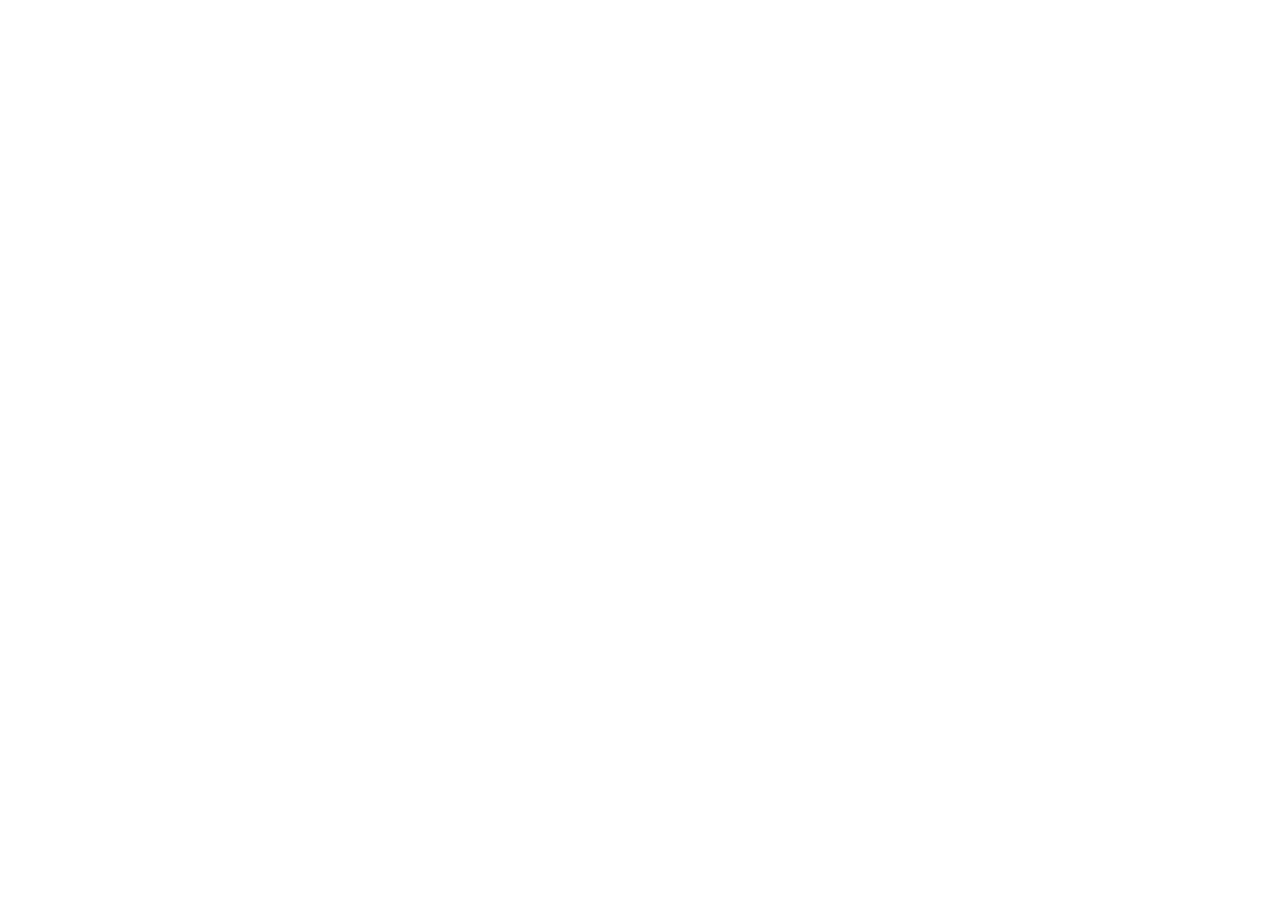
==== workcheck_platform/static/index.html @ 1879451c "feat: initial release of WorkCheck Kachchh (PS000109) complete platform with ABHA locker, dual deplo" ====
<!doctype html>
<html lang="en">
<head>
  <meta charset="utf-8">
  <meta name="viewport" content="width=device-width, initial-scale=1, viewport-fit=cover">
  <title>WorkCheck Kachchh</title>
  <meta name="description" content="Worker health follow-up for Kachchh, Gujarat.">
  <meta name="theme-color" content="#E7E9F3">
  <link rel="preload" href="/static/assets/fonts/jakarta.woff2" as="font" type="font/woff2" crossorigin>
  <link rel="stylesheet" href="/static/styles.css">
</head>
<body>
  <div id="app"></div>
  <div id="tip" class="tip" hidden></div>
  <div id="toast" class="toast" role="status" aria-live="polite" hidden></div>
  <div id="modal-root"></div>
  <script src="/static/icons.js"></script>
  <script src="/static/qrcode.js"></script>
  <script src="/static/js/core.js"></script>
  <script src="/static/js/charts.js"></script>
  <script src="/static/js/login.js"></script>
  <script src="/static/js/today.js"></script>
  <script src="/static/js/workers.js"></script>
  <script src="/static/js/me.js"></script>
  <script src="/static/js/site.js"></script>
  <script src="/static/js/heat.js"></script>
  <script src="/static/js/evidence.js"></script>
  <script src="/static/js/wokwi.js"></script>
  <script src="/static/js/facilities.js"></script>
  <script>boot();</script>
</body>
</html>
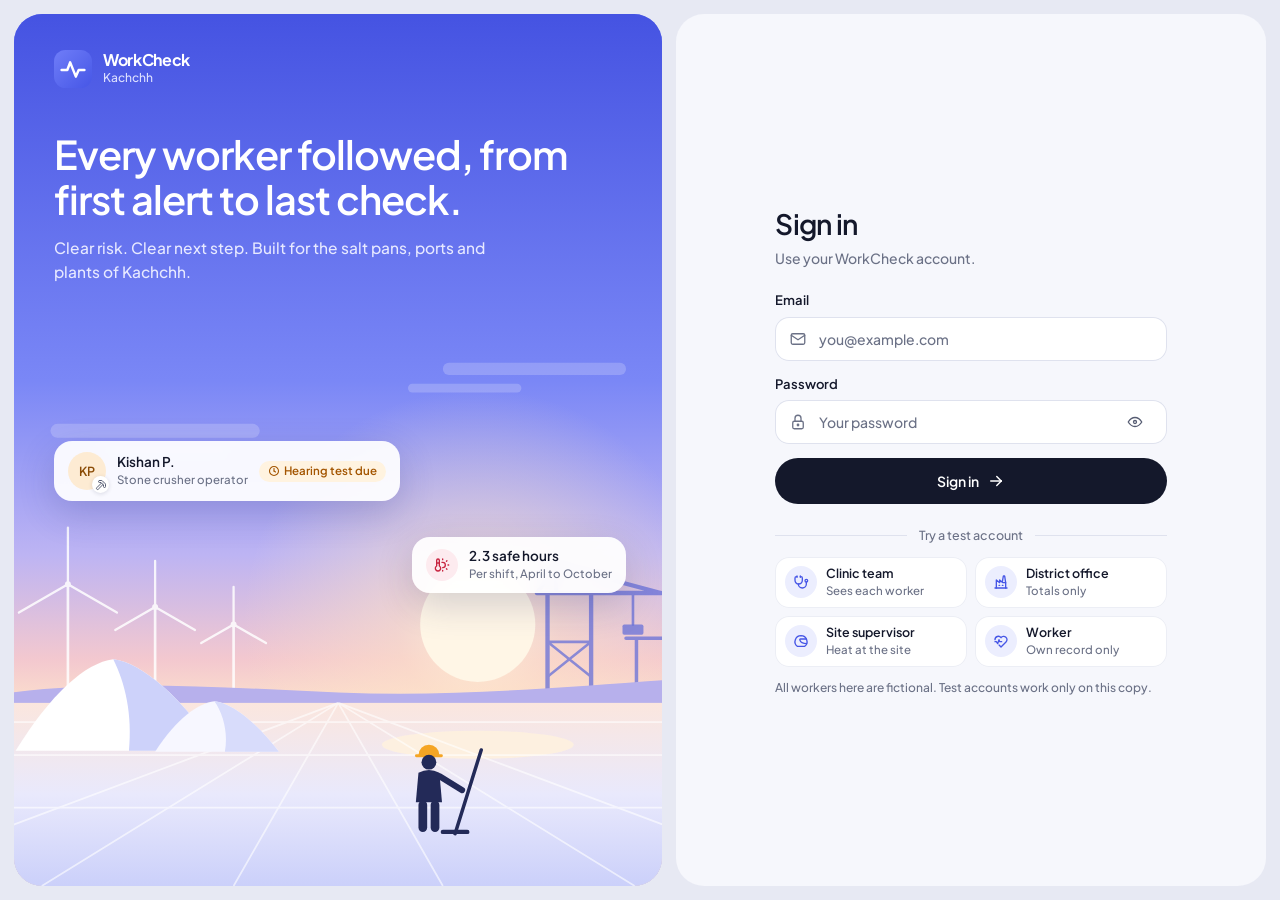
==== commit 869ed06c: "feat: deploy modern WorkCheck Kachchh platform website with client-side interactive fallback" ====
--- a/workcheck_platform/static/index.html
+++ b/workcheck_platform/static/index.html
@@ -3,30 +3,31 @@
 <head>
   <meta charset="utf-8">
   <meta name="viewport" content="width=device-width, initial-scale=1, viewport-fit=cover">
-  <title>WorkCheck Kachchh</title>
+  <title>WorkCheck Kachchh — Occupational Health Monitoring</title>
   <meta name="description" content="Worker health follow-up for Kachchh, Gujarat.">
   <meta name="theme-color" content="#E7E9F3">
-  <link rel="preload" href="/static/assets/fonts/jakarta.woff2" as="font" type="font/woff2" crossorigin>
-  <link rel="stylesheet" href="/static/styles.css">
+  <link rel="preload" href="./assets/fonts/jakarta.woff2" as="font" type="font/woff2" crossorigin>
+  <link rel="stylesheet" href="./styles.css">
 </head>
 <body>
   <div id="app"></div>
   <div id="tip" class="tip" hidden></div>
   <div id="toast" class="toast" role="status" aria-live="polite" hidden></div>
   <div id="modal-root"></div>
-  <script src="/static/icons.js"></script>
-  <script src="/static/qrcode.js"></script>
-  <script src="/static/js/core.js"></script>
-  <script src="/static/js/charts.js"></script>
-  <script src="/static/js/login.js"></script>
-  <script src="/static/js/today.js"></script>
-  <script src="/static/js/workers.js"></script>
-  <script src="/static/js/me.js"></script>
-  <script src="/static/js/site.js"></script>
-  <script src="/static/js/heat.js"></script>
-  <script src="/static/js/evidence.js"></script>
-  <script src="/static/js/wokwi.js"></script>
-  <script src="/static/js/facilities.js"></script>
+  <script src="./icons.js"></script>
+  <script src="./qrcode.js"></script>
+  <script src="./js/mock_data.js"></script>
+  <script src="./js/core.js"></script>
+  <script src="./js/charts.js"></script>
+  <script src="./js/login.js"></script>
+  <script src="./js/today.js"></script>
+  <script src="./js/workers.js"></script>
+  <script src="./js/me.js"></script>
+  <script src="./js/site.js"></script>
+  <script src="./js/heat.js"></script>
+  <script src="./js/evidence.js"></script>
+  <script src="./js/wokwi.js"></script>
+  <script src="./js/facilities.js"></script>
   <script>boot();</script>
 </body>
 </html>
--- a/workcheck_platform/static/styles.css
+++ b/workcheck_platform/static/styles.css
@@ -0,0 +1,4114 @@
+/* WorkCheck Kachchh. Soft periwinkle canvas, white cards, ink buttons, one clear colour for each status. */
+@font-face {
+  font-family: "Jakarta";
+  src: url(assets/fonts/jakarta.woff2) format("woff2");
+  font-weight: 200 800;
+  font-display: swap
+}
+
+@font-face {
+  font-family: "NotoGu";
+  src: url(assets/fonts/gujarati-400.woff2) format("woff2");
+  font-weight: 400 500;
+  unicode-range: U+0A80-0AFF, U+200C-200D;
+  font-display: swap
+}
+
+@font-face {
+  font-family: "NotoGu";
+  src: url(assets/fonts/gujarati-600.woff2) format("woff2");
+  font-weight: 600 800;
+  unicode-range: U+0A80-0AFF, U+200C-200D;
+  font-display: swap
+}
+
+@font-face {
+  font-family: "NotoDe";
+  src: url(assets/fonts/devanagari-400.woff2) format("woff2");
+  font-weight: 400 500;
+  unicode-range: U+0900-097F, U+200C-200D;
+  font-display: swap
+}
+
+@font-face {
+  font-family: "NotoDe";
+  src: url(assets/fonts/devanagari-600.woff2) format("woff2");
+  font-weight: 600 800;
+  unicode-range: U+0900-097F, U+200C-200D;
+  font-display: swap
+}
+
+:root {
+  --canvas: #E7E9F3;
+  --app: #F6F7FC;
+  --card: #fff;
+  --ink: #14182B;
+  --ink-2: #565C72;
+  --ink-3: #6B7186;
+  --line: #ECEEF5;
+  --line-2: #DFE2EE;
+  --accent: #4656E6;
+  --accent-2: #8E99F7;
+  --accent-soft: #ECEEFE;
+  --action: #C8233F;
+  --action-bg: #FDEBEF;
+  --due: #A35500;
+  --due-bg: #FFF3E0;
+  --watch: #4A5BE3;
+  --watch-bg: #ECEEFE;
+  --clear: #0E7A50;
+  --clear-bg: #E4F7EE;
+  --none: #6B7186;
+  --none-bg: #F0F1F7;
+  --shadow: 0 1px 2px rgba(23, 28, 66, .04), 0 6px 24px rgba(23, 28, 66, .05);
+  --shadow-lg: 0 16px 56px rgba(23, 28, 66, .18);
+  --font: "Jakarta", "NotoGu", "NotoDe", system-ui, -apple-system, "Segoe UI", sans-serif;
+}
+
+* {
+  box-sizing: border-box
+}
+
+html,
+body {
+  margin: 0;
+  height: 100%
+}
+
+body {
+  background: var(--canvas);
+  color: var(--ink);
+  font: 500 14px/1.5 var(--font);
+  -webkit-font-smoothing: antialiased;
+  text-rendering: optimizeLegibility
+}
+
+h1,
+h2,
+h3,
+p {
+  margin: 0
+}
+
+h1 {
+  font-size: 26px;
+  font-weight: 600;
+  letter-spacing: -.02em;
+  line-height: 1.2
+}
+
+h2 {
+  font-size: 16px;
+  font-weight: 600;
+  letter-spacing: -.01em
+}
+
+h3 {
+  font-size: 15px;
+  font-weight: 600
+}
+
+a {
+  color: inherit
+}
+
+button,
+input,
+select,
+textarea {
+  font: inherit;
+  color: inherit
+}
+
+small {
+  font-size: 12.5px
+}
+
+.ic {
+  flex: none;
+  display: block
+}
+
+.sr {
+  position: absolute;
+  width: 1px;
+  height: 1px;
+  overflow: hidden;
+  clip-path: inset(50%)
+}
+
+:focus-visible {
+  outline: 2px solid var(--accent);
+  outline-offset: 2px;
+  border-radius: 8px
+}
+
+code {
+  font: 500 12.5px/1.5 ui-monospace, SFMono-Regular, Menlo, monospace;
+  background: var(--accent-soft);
+  padding: 1px 6px;
+  border-radius: 6px
+}
+
+/* Tones */
+.t-action {
+  color: var(--action)
+}
+
+.t-due {
+  color: var(--due)
+}
+
+.t-watch {
+  color: var(--watch)
+}
+
+.t-clear {
+  color: var(--clear)
+}
+
+.t-none {
+  color: var(--none)
+}
+
+.bg-action {
+  background: var(--action-bg)
+}
+
+.bg-due {
+  background: var(--due-bg)
+}
+
+.bg-watch {
+  background: var(--watch-bg)
+}
+
+.bg-clear {
+  background: var(--clear-bg)
+}
+
+.bg-none {
+  background: var(--none-bg)
+}
+
+.bg-indigo {
+  background: var(--accent-soft);
+  color: var(--accent)
+}
+
+.pill {
+  display: inline-flex;
+  align-items: center;
+  gap: 6px;
+  padding: 5px 11px;
+  border-radius: 999px;
+  font-size: 12.5px;
+  font-weight: 600;
+  white-space: nowrap;
+  line-height: 1.3
+}
+
+.pill.sm {
+  padding: 3px 9px;
+  font-size: 11.5px;
+  gap: 4px
+}
+
+.pill.action {
+  background: var(--action-bg);
+  color: var(--action)
+}
+
+.pill.due {
+  background: var(--due-bg);
+  color: var(--due)
+}
+
+.pill.watch {
+  background: var(--watch-bg);
+  color: var(--watch)
+}
+
+.pill.clear {
+  background: var(--clear-bg);
+  color: var(--clear)
+}
+
+.pill.none {
+  background: var(--none-bg);
+  color: var(--ink-2)
+}
+
+.round {
+  width: 38px;
+  height: 38px;
+  border-radius: 50%;
+  background: #fff;
+  display: grid;
+  place-items: center;
+  flex: none
+}
+
+.round.sm {
+  width: 32px;
+  height: 32px
+}
+
+.round.xs {
+  width: 26px;
+  height: 26px
+}
+
+.round.bg-action {
+  background: var(--action-bg)
+}
+
+.round.bg-due {
+  background: var(--due-bg)
+}
+
+.round.bg-watch {
+  background: var(--watch-bg)
+}
+
+.round.bg-clear {
+  background: var(--clear-bg)
+}
+
+.round.bg-none {
+  background: var(--none-bg)
+}
+
+.round.bg-indigo {
+  background: var(--accent-soft)
+}
+
+.tag {
+  display: inline-flex;
+  align-items: center;
+  gap: 4px;
+  font-size: 11.5px;
+  font-weight: 600;
+  color: var(--ink-3);
+  background: var(--none-bg);
+  padding: 2px 8px;
+  border-radius: 7px
+}
+
+/* Buttons and inputs */
+.btn {
+  height: 40px;
+  padding: 0 17px;
+  border: 0;
+  border-radius: 999px;
+  display: inline-flex;
+  align-items: center;
+  justify-content: center;
+  gap: 8px;
+  font-weight: 600;
+  font-size: 14px;
+  cursor: pointer;
+  text-decoration: none;
+  white-space: nowrap;
+  transition: transform .12s, box-shadow .12s, background .12s
+}
+
+.btn:active {
+  transform: scale(.98)
+}
+
+.btn-ink {
+  background: var(--ink);
+  color: #fff
+}
+
+.btn-ink:hover {
+  background: #2A3050
+}
+
+.btn-ghost {
+  background: #fff;
+  box-shadow: inset 0 0 0 1px var(--line-2)
+}
+
+.btn-ghost:hover {
+  background: var(--app)
+}
+
+.btn-danger {
+  background: var(--action);
+  color: #fff
+}
+
+.btn-danger:hover {
+  background: #A91A32
+}
+
+.btn-full {
+  width: 100%;
+  height: 46px
+}
+
+.btn-sm {
+  height: 32px;
+  padding: 0 13px;
+  font-size: 12.5px;
+  gap: 5px
+}
+
+.btn:disabled {
+  opacity: .55;
+  cursor: default
+}
+
+.icon-btn {
+  width: 36px;
+  height: 36px;
+  border: 0;
+  border-radius: 50%;
+  background: transparent;
+  display: grid;
+  place-items: center;
+  cursor: pointer;
+  color: var(--ink-2)
+}
+
+.icon-btn:hover {
+  background: var(--none-bg);
+  color: var(--ink)
+}
+
+.input {
+  display: flex;
+  align-items: center;
+  gap: 10px;
+  height: 44px;
+  padding: 0 14px;
+  background: #fff;
+  border-radius: 14px;
+  box-shadow: inset 0 0 0 1px var(--line-2);
+  color: var(--ink-3)
+}
+
+.input:focus-within {
+  box-shadow: inset 0 0 0 1.5px var(--accent)
+}
+
+.input input {
+  flex: 1;
+  min-width: 0;
+  border: 0;
+  outline: 0;
+  background: none;
+  color: var(--ink);
+  height: 100%
+}
+
+.input input::placeholder,
+textarea::placeholder {
+  color: var(--ink-3)
+}
+
+.select {
+  position: relative;
+  display: inline-flex;
+  align-items: center;
+  height: 38px;
+  background: #fff;
+  border-radius: 999px;
+  box-shadow: inset 0 0 0 1px var(--line-2);
+  max-width: 100%
+}
+
+.select select,
+.select input {
+  appearance: none;
+  -webkit-appearance: none;
+  border: 0;
+  background: none;
+  height: 100%;
+  padding: 0 34px 0 14px;
+  font-weight: 600;
+  font-size: 13px;
+  outline: 0;
+  cursor: pointer;
+  max-width: 100%;
+  min-width: 0;
+  text-overflow: ellipsis
+}
+
+.select input {
+  padding-right: 12px
+}
+
+.select .ic {
+  position: absolute;
+  right: 12px;
+  pointer-events: none;
+  color: var(--ink-3)
+}
+
+.select.wide {
+  display: flex;
+  height: 44px;
+  border-radius: 14px
+}
+
+.select.wide select {
+  width: 100%
+}
+
+.seg {
+  display: inline-flex;
+  padding: 3px;
+  background: var(--none-bg);
+  border-radius: 999px;
+  gap: 2px;
+  max-width: 100%;
+  overflow-x: auto;
+  scrollbar-width: none
+}
+
+.seg button {
+  border: 0;
+  background: none;
+  padding: 7px 14px;
+  border-radius: 999px;
+  font-weight: 600;
+  font-size: 13px;
+  color: var(--ink-2);
+  cursor: pointer;
+  white-space: nowrap
+}
+
+.seg button.on {
+  background: #fff;
+  color: var(--ink);
+  box-shadow: 0 1px 3px rgba(23, 28, 66, .12)
+}
+
+.fpill {
+  border: 0;
+  background: #fff;
+  box-shadow: inset 0 0 0 1px var(--line-2);
+  padding: 5px 11px;
+  border-radius: 999px;
+  font-weight: 600;
+  font-size: 12.5px;
+  color: var(--ink-2);
+  cursor: pointer;
+  white-space: nowrap
+}
+
+.fpill span {
+  color: var(--ink-3);
+  font-weight: 500;
+  margin-left: 2px
+}
+
+.fpill.on {
+  background: var(--ink);
+  color: #fff;
+  box-shadow: none
+}
+
+.fpill.on span {
+  color: #C9CDE0
+}
+
+.link {
+  display: inline-flex;
+  align-items: center;
+  gap: 6px;
+  font-weight: 600;
+  font-size: 13px;
+  color: var(--accent);
+  text-decoration: none;
+  margin-top: 14px
+}
+
+.link:hover {
+  text-decoration: underline
+}
+
+.field {
+  display: block;
+  margin: 0 0 14px;
+  border: 0;
+  padding: 0
+}
+
+.field>span:first-child,
+.field legend {
+  display: block;
+  font-weight: 600;
+  font-size: 13px;
+  margin-bottom: 6px;
+  padding: 0
+}
+
+.field>.input,
+.field>.select {
+  margin: 0;
+  font-weight: 500;
+  font-size: 14px
+}
+
+textarea {
+  width: 100%;
+  border: 0;
+  border-radius: 14px;
+  padding: 11px 14px;
+  box-shadow: inset 0 0 0 1px var(--line-2);
+  outline: 0;
+  resize: vertical;
+  background: #fff
+}
+
+textarea:focus {
+  box-shadow: inset 0 0 0 1.5px var(--accent)
+}
+
+.form-error {
+  color: var(--action);
+  background: var(--action-bg);
+  padding: 9px 13px;
+  border-radius: 12px;
+  font-size: 13px;
+  margin-bottom: 12px
+}
+
+.fine {
+  font-size: 12px;
+  color: var(--ink-3);
+  line-height: 1.5;
+  margin-top: 12px
+}
+
+.fine.center {
+  text-align: center;
+  display: flex;
+  gap: 6px;
+  justify-content: center;
+  align-items: flex-start
+}
+
+.sub {
+  color: var(--ink-3);
+  font-size: 13px;
+  line-height: 1.5
+}
+
+/* App frame */
+#app {
+  min-height: 100vh
+}
+
+.frame {
+  display: grid;
+  grid-template-columns: 228px minmax(0, 1fr);
+  height: calc(100vh - 28px);
+  margin: 14px;
+  background: var(--app);
+  border-radius: 28px;
+  overflow: hidden;
+  box-shadow: 0 10px 50px rgba(23, 28, 66, .07)
+}
+
+.side {
+  display: flex;
+  flex-direction: column;
+  padding: 24px 14px 16px;
+  gap: 26px;
+  min-height: 0;
+  border-right: 1px solid var(--line)
+}
+
+.logo {
+  display: flex;
+  align-items: center;
+  gap: 11px;
+  padding: 0 8px
+}
+
+.logo b {
+  display: block;
+  font-size: 16px;
+  font-weight: 700;
+  letter-spacing: -.02em;
+  line-height: 1.15
+}
+
+.logo span {
+  display: block;
+  font-size: 12px;
+  color: var(--ink-3)
+}
+
+.side nav {
+  display: flex;
+  flex-direction: column;
+  gap: 4px;
+  flex: 1
+}
+
+.side nav a {
+  display: flex;
+  align-items: center;
+  gap: 12px;
+  padding: 11px 14px;
+  border-radius: 14px;
+  text-decoration: none;
+  font-weight: 600;
+  color: var(--ink-2);
+  transition: background .12s
+}
+
+.side nav a:hover {
+  background: #fff;
+  color: var(--ink)
+}
+
+.side nav a[aria-current] {
+  background: var(--ink);
+  color: #fff
+}
+
+.side-user {
+  display: flex;
+  align-items: center;
+  gap: 10px;
+  padding: 10px 8px;
+  border-top: 1px solid var(--line)
+}
+
+.side-user .av {
+  width: 36px;
+  height: 36px;
+  font-size: 12.5px
+}
+
+.side-user-text {
+  flex: 1;
+  min-width: 0
+}
+
+.side-user b {
+  display: block;
+  font-size: 13px;
+  font-weight: 600;
+  white-space: nowrap;
+  overflow: hidden;
+  text-overflow: ellipsis
+}
+
+.side-user-text span {
+  display: block;
+  font-size: 11.5px;
+  color: var(--ink-3)
+}
+
+.main {
+  overflow-y: auto;
+  padding: 28px 30px 40px;
+  min-width: 0;
+  scroll-behavior: smooth
+}
+
+.main.flush {
+  padding: 0;
+  overflow: hidden
+}
+
+#view {
+  animation: rise .28s ease
+}
+
+@keyframes rise {
+  from {
+    opacity: 0;
+    transform: translateY(6px)
+  }
+
+  to {
+    opacity: 1;
+    transform: none
+  }
+}
+
+.page-head {
+  display: flex;
+  justify-content: space-between;
+  align-items: flex-start;
+  gap: 16px;
+  margin-bottom: 22px;
+  flex-wrap: wrap
+}
+
+.page-head>div:first-child {
+  min-width: 0;
+  flex: 1 1 320px
+}
+
+.lead {
+  color: var(--ink-2);
+  font-size: 15px;
+  margin-top: 5px
+}
+
+.lead b {
+  color: var(--ink);
+  font-weight: 600
+}
+
+.head-actions {
+  display: flex;
+  align-items: center;
+  gap: 10px;
+  flex-wrap: wrap
+}
+
+.rail-grid {
+  display: grid;
+  grid-template-columns: minmax(0, 1fr) 340px;
+  gap: 18px;
+  align-items: start
+}
+
+.col {
+  display: flex;
+  flex-direction: column;
+  gap: 18px;
+  min-width: 0
+}
+
+.two {
+  display: grid;
+  grid-template-columns: repeat(2, minmax(0, 1fr));
+  gap: 18px;
+  margin-bottom: 18px;
+  align-items: stretch
+}
+
+.two.wide-left {
+  grid-template-columns: minmax(0, 1.5fr) minmax(0, 1fr);
+  margin: 18px 0 0
+}
+
+.section-gap {
+  margin-top: 18px
+}
+
+.card {
+  background: var(--card);
+  border-radius: 24px;
+  padding: 22px;
+  box-shadow: var(--shadow);
+  min-width: 0
+}
+
+.card-head {
+  display: flex;
+  justify-content: space-between;
+  align-items: flex-start;
+  gap: 12px;
+  margin-bottom: 16px;
+  flex-wrap: wrap
+}
+
+.card-head>div:first-child {
+  min-width: 0;
+  flex: 1 1 220px
+}
+
+.card-head .sub {
+  margin-top: 2px
+}
+
+/* Tiles */
+.tiles4 {
+  display: grid;
+  grid-template-columns: repeat(4, minmax(0, 1fr));
+  gap: 14px
+}
+
+.tile {
+  display: flex;
+  flex-direction: column;
+  align-items: flex-start;
+  gap: 3px;
+  border-radius: 22px;
+  padding: 16px;
+  text-decoration: none;
+  color: inherit;
+  transition: transform .15s, box-shadow .15s;
+  min-height: 158px
+}
+
+a.tile:hover {
+  transform: translateY(-3px);
+  box-shadow: var(--shadow)
+}
+
+.tile.rose {
+  background: linear-gradient(155deg, #FBE1E6, #F8EBF1)
+}
+
+.tile.amber {
+  background: linear-gradient(155deg, #FDEFD9, #FBF2E6)
+}
+
+.tile.indigo {
+  background: linear-gradient(155deg, #E3E6FC, #EEEFFB)
+}
+
+.tile.green {
+  background: linear-gradient(155deg, #DBF4E6, #EAF8F1)
+}
+
+.tile .round {
+  margin-bottom: 9px;
+  box-shadow: 0 2px 8px rgba(23, 28, 66, .05)
+}
+
+.tile-label {
+  font-weight: 600;
+  font-size: 13.5px
+}
+
+.tile-n {
+  font-size: 38px;
+  font-weight: 600;
+  letter-spacing: -.03em;
+  line-height: 1.08;
+  font-variant-numeric: tabular-nums
+}
+
+.tile-n.big {
+  font-size: 42px
+}
+
+.tile-hint {
+  font-size: 12px;
+  color: var(--ink-2);
+  line-height: 1.4;
+  margin-top: 2px
+}
+
+.tile-hint .ic {
+  display: inline-block;
+  vertical-align: -1px
+}
+
+.harm {
+  margin-bottom: 18px
+}
+
+.harm .tile {
+  min-height: 150px;
+  gap: 5px
+}
+
+.harm .tile-label {
+  line-height: 1.35
+}
+
+/* Avatars */
+.av {
+  position: relative;
+  width: 44px;
+  height: 44px;
+  border-radius: 50%;
+  display: grid;
+  place-items: center;
+  font-weight: 600;
+  font-size: 14px;
+  flex: none;
+  letter-spacing: .01em
+}
+
+.av i {
+  position: absolute;
+  right: -3px;
+  bottom: -3px;
+  width: 20px;
+  height: 20px;
+  border-radius: 50%;
+  background: #fff;
+  display: grid;
+  place-items: center;
+  box-shadow: 0 1px 4px rgba(23, 28, 66, .14);
+  color: var(--ink-2)
+}
+
+.av.lg {
+  width: 64px;
+  height: 64px;
+  font-size: 20px
+}
+
+.av.lg i {
+  width: 26px;
+  height: 26px
+}
+
+.av0 {
+  background: #FBE1E6;
+  color: #94263F
+}
+
+.av1 {
+  background: #FDEBD3;
+  color: #8A4B06
+}
+
+.av2 {
+  background: #E0E4FC;
+  color: #3341B4
+}
+
+.av3 {
+  background: #D9F3E5;
+  color: #116B47
+}
+
+.av4 {
+  background: #D8EEF6;
+  color: #14607C
+}
+
+.av5 {
+  background: #EEE2FA;
+  color: #6A3AA3
+}
+
+/* Chart bits */
+.chart svg {
+  display: block;
+  overflow: visible
+}
+
+.grid {
+  stroke: var(--line);
+  stroke-width: 1
+}
+
+.axis {
+  font-size: 11px;
+  fill: var(--ink-3);
+  font-weight: 500
+}
+
+.direct {
+  font-size: 12px;
+  font-weight: 600;
+  fill: var(--ink-2)
+}
+
+.cross {
+  stroke: var(--line-2);
+  stroke-width: 1.5
+}
+
+.legend {
+  display: flex;
+  flex-wrap: wrap;
+  gap: 6px 16px;
+  margin-top: 12px;
+  font-size: 12px;
+  color: var(--ink-2);
+  font-weight: 500
+}
+
+.legend span {
+  display: inline-flex;
+  align-items: center;
+  gap: 6px
+}
+
+.legend i {
+  width: 11px;
+  height: 11px;
+  border-radius: 4px;
+  box-shadow: inset 0 0 0 1px rgba(20, 24, 43, .05)
+}
+
+.insight {
+  display: flex;
+  gap: 9px;
+  align-items: flex-start;
+  padding: 10px 13px;
+  background: var(--accent-soft);
+  border-radius: 14px;
+  font-size: 13px;
+  color: var(--ink-2);
+  margin-bottom: 14px
+}
+
+.insight .ic {
+  color: var(--accent);
+  margin-top: 2px
+}
+
+.insight b {
+  font-weight: 600;
+  color: var(--ink)
+}
+
+.tip {
+  position: fixed;
+  left: 0;
+  top: 0;
+  z-index: 50;
+  max-width: 280px;
+  padding: 10px 13px;
+  background: #fff;
+  border-radius: 14px;
+  box-shadow: var(--shadow-lg);
+  font-size: 12.5px;
+  color: var(--ink-2);
+  pointer-events: none;
+  line-height: 1.45
+}
+
+.tip-title {
+  font-weight: 600;
+  color: var(--ink);
+  margin-bottom: 3px
+}
+
+.tip-row {
+  display: flex;
+  align-items: center;
+  gap: 7px;
+  min-width: 150px;
+  margin-top: 2px
+}
+
+.tip-row i {
+  width: 9px;
+  height: 9px;
+  border-radius: 3px
+}
+
+.tip-row b {
+  margin-left: auto;
+  font-weight: 600;
+  color: var(--ink)
+}
+
+.toast {
+  position: fixed;
+  left: 50%;
+  bottom: 28px;
+  transform: translateX(-50%);
+  z-index: 60;
+  background: var(--ink);
+  color: #fff;
+  padding: 11px 18px;
+  border-radius: 999px;
+  font-weight: 600;
+  font-size: 13.5px;
+  box-shadow: var(--shadow-lg);
+  max-width: calc(100vw - 32px);
+  text-align: center;
+  animation: rise .2s ease
+}
+
+.toast[hidden],
+.tip[hidden] {
+  display: none
+}
+
+/* Today */
+.tracker {
+  display: grid;
+  grid-template-columns: minmax(150px, 1.7fr) 56px 70px minmax(90px, 1fr) 70px;
+  align-items: center;
+  font-size: 13.5px
+}
+
+.tr-head,
+.tr-row {
+  display: contents
+}
+
+.tr-head span {
+  font-size: 12px;
+  font-weight: 600;
+  color: var(--ink-3);
+  padding: 0 0 8px
+}
+
+.tr-row>span {
+  padding: 8px 0;
+  border-top: 1px solid var(--line);
+  height: 100%;
+  display: flex;
+  align-items: center
+}
+
+.tr-name {
+  gap: 10px;
+  font-weight: 600
+}
+
+.tr-num {
+  font-weight: 600;
+  font-variant-numeric: tabular-nums
+}
+
+.tr-zero {
+  color: var(--ink-3)
+}
+
+.tr-head span:nth-child(2) {
+  visibility: hidden
+}
+
+.people {
+  display: flex;
+  flex-direction: column;
+  gap: 2px;
+  margin: -6px -8px 0
+}
+
+.person {
+  display: flex;
+  align-items: center;
+  gap: 11px;
+  padding: 9px 8px;
+  border-radius: 14px;
+  text-decoration: none;
+  color: inherit;
+  transition: background .12s
+}
+
+.person:hover {
+  background: var(--app)
+}
+
+.person>.ic {
+  color: var(--ink-3)
+}
+
+.person-main {
+  flex: 1;
+  min-width: 0;
+  display: block
+}
+
+.person-main b,
+.wrow-main b {
+  display: block;
+  font-weight: 600;
+  font-size: 13.5px;
+  line-height: 1.3
+}
+
+.person-main small,
+.wrow-main small {
+  display: block;
+  color: var(--ink-3);
+  font-size: 12px;
+  white-space: nowrap;
+  overflow: hidden;
+  text-overflow: ellipsis
+}
+
+.why .ic {
+  display: inline-block;
+  vertical-align: -2px;
+  margin-right: 3px
+}
+
+.why {
+  display: block;
+  font-size: 12px;
+  font-weight: 600;
+  margin-top: 2px;
+  line-height: 1.35
+}
+
+.why em {
+  font-style: normal;
+  color: var(--ink-3);
+  font-weight: 500
+}
+
+.site-mini .card-head {
+  margin-bottom: 6px
+}
+
+.site-mini-gauge {
+  position: relative;
+  max-width: 230px;
+  margin: 0 auto
+}
+
+.site-mini-num {
+  position: absolute;
+  left: 0;
+  right: 0;
+  bottom: 2px;
+  text-align: center
+}
+
+.site-mini-num b {
+  display: block;
+  font-size: 26px;
+  font-weight: 600;
+  letter-spacing: -.02em;
+  line-height: 1.1
+}
+
+.site-mini-num span {
+  font-size: 11.5px;
+  color: var(--ink-3)
+}
+
+.site-mini-title {
+  display: flex;
+  align-items: center;
+  gap: 8px;
+  font-weight: 600;
+  margin-top: 12px;
+  font-size: 13.5px
+}
+
+.site-mini .sub {
+  display: flex;
+  align-items: center;
+  gap: 8px;
+  margin-top: 4px
+}
+
+.gauge {
+  display: block
+}
+
+.gauge-mark {
+  transition: cx .5s, cy .5s
+}
+
+.lamp {
+  width: 12px;
+  height: 12px;
+  border-radius: 50%;
+  background: var(--lamp);
+  flex: none;
+  box-shadow: 0 0 0 4px color-mix(in srgb, var(--lamp) 20%, transparent);
+  display: inline-block
+}
+
+.lamp.flash {
+  animation: flash 1.1s infinite
+}
+
+@keyframes flash {
+  50% {
+    opacity: .35
+  }
+}
+
+.legal {
+  display: flex;
+  gap: 14px;
+  align-items: center
+}
+
+.legal h2 {
+  margin-bottom: 3px
+}
+
+.legal b {
+  color: var(--ink);
+  font-weight: 600
+}
+
+.map-wrap {
+  width: 100%
+}
+
+.kmap {
+  display: block;
+  width: 100%;
+  height: auto;
+  overflow: visible
+}
+
+.tal {
+  fill: #EEF0F8;
+  stroke: #fff;
+  stroke-width: 2.2;
+  stroke-linejoin: round;
+  transition: fill .5s;
+  cursor: pointer;
+  outline: none
+}
+
+.tal:hover,
+.tal.hot,
+.tal:focus-visible {
+  stroke: var(--ink);
+  stroke-width: 2.6;
+  paint-order: stroke
+}
+
+.tal-label {
+  font-size: 17px;
+  font-weight: 600;
+  fill: var(--ink);
+  pointer-events: none;
+  paint-order: stroke;
+  stroke: rgba(255, 255, 255, .72);
+  stroke-width: 3px;
+  stroke-linejoin: round
+}
+
+.pin circle {
+  fill: var(--ink);
+  stroke: #fff;
+  stroke-width: 2.5
+}
+
+.pin text {
+  font-size: 15px;
+  font-weight: 600;
+  fill: var(--ink);
+  paint-order: stroke;
+  stroke: rgba(255, 255, 255, .8);
+  stroke-width: 3px
+}
+
+.pin {
+  pointer-events: none
+}
+
+.tal-list {
+  display: flex;
+  flex-direction: column
+}
+
+.tal-row {
+  display: grid;
+  grid-template-columns: 1fr auto;
+  align-items: baseline;
+  gap: 0 10px;
+  padding: 10px 0;
+  border-top: 1px solid var(--line)
+}
+
+.tal-row:first-child {
+  border-top: 0;
+  padding-top: 0
+}
+
+.tal-row span {
+  font-weight: 600
+}
+
+.tal-row b {
+  font-weight: 600;
+  font-size: 17px;
+  font-variant-numeric: tabular-nums
+}
+
+.tal-row small {
+  grid-column: 1/-1;
+  color: var(--ink-3);
+  font-size: 12px
+}
+
+/* Workers */
+.md {
+  display: grid;
+  grid-template-columns: 330px minmax(0, 1fr);
+  height: 100%
+}
+
+#view:has(.md) {
+  height: 100%;
+  animation: none
+}
+
+.md-list {
+  display: flex;
+  flex-direction: column;
+  min-height: 0;
+  border-right: 1px solid var(--line)
+}
+
+.md-list-top {
+  padding: 24px 18px 12px;
+  display: flex;
+  flex-direction: column;
+  gap: 12px;
+  border-bottom: 1px solid var(--line)
+}
+
+.md-title {
+  display: flex;
+  justify-content: space-between;
+  align-items: center;
+  gap: 8px
+}
+
+.search {
+  height: 40px;
+  border-radius: 999px
+}
+
+.filters {
+  display: flex;
+  gap: 5px;
+  flex-wrap: wrap
+}
+
+.wlist {
+  flex: 1;
+  overflow-y: auto;
+  padding: 4px 10px 16px;
+  min-height: 0
+}
+
+.wgroup {
+  position: sticky;
+  top: 0;
+  z-index: 1;
+  display: flex;
+  justify-content: space-between;
+  background: var(--app);
+  padding: 12px 8px 6px;
+  font-size: 12px;
+  font-weight: 600;
+  color: var(--ink-3)
+}
+
+.wrow {
+  display: flex;
+  gap: 12px;
+  padding: 10px;
+  border-radius: 16px;
+  text-decoration: none;
+  color: inherit;
+  transition: background .1s;
+  scroll-margin-top: 36px
+}
+
+.wrow:hover {
+  background: #fff
+}
+
+.wrow[aria-current] {
+  background: #fff;
+  box-shadow: 0 0 0 1.5px var(--accent), var(--shadow)
+}
+
+.wrow-main {
+  flex: 1;
+  min-width: 0;
+  display: block
+}
+
+.md-detail {
+  overflow-y: auto;
+  padding: 24px 26px 36px;
+  min-width: 0;
+  container-type: inline-size
+}
+
+.detail {
+  display: flex;
+  flex-direction: column;
+  gap: 16px;
+  max-width: 1040px;
+  margin: 0 auto;
+  animation: rise .22s ease
+}
+
+.detail .two {
+  margin: 0;
+  gap: 16px
+}
+
+.back {
+  display: none;
+  align-items: center;
+  gap: 4px;
+  font-weight: 600;
+  text-decoration: none;
+  color: var(--ink-2)
+}
+
+.w-head {
+  display: flex;
+  align-items: center;
+  gap: 18px;
+  flex-wrap: wrap
+}
+
+.w-head-main {
+  flex: 1 1 280px;
+  min-width: 0
+}
+
+.w-name {
+  display: flex;
+  align-items: center;
+  gap: 12px;
+  flex-wrap: wrap;
+  margin-bottom: 2px
+}
+
+.w-name h2 {
+  font-size: 23px;
+  letter-spacing: -.02em
+}
+
+.w-tags {
+  display: flex;
+  gap: 6px;
+  flex-wrap: wrap;
+  margin-top: 7px
+}
+
+.next {
+  display: flex;
+  align-items: center;
+  gap: 16px;
+  padding: 18px 20px;
+  border-radius: 22px;
+  flex-wrap: wrap
+}
+
+.next>div {
+  flex: 1 1 260px;
+  min-width: 0
+}
+
+.next h3 {
+  font-size: 16px;
+  margin-bottom: 1px
+}
+
+.next p {
+  color: var(--ink-2);
+  font-size: 13.5px
+}
+
+.next .round {
+  width: 44px;
+  height: 44px;
+  box-shadow: 0 2px 8px rgba(23, 28, 66, .05)
+}
+
+.next.action {
+  background: linear-gradient(100deg, #FBE1E6, #FBEFF4)
+}
+
+.next.action .round {
+  color: var(--action)
+}
+
+.next.due {
+  background: linear-gradient(100deg, #FDEFD9, #FCF5EA)
+}
+
+.next.due .round {
+  color: var(--due)
+}
+
+.next.watch {
+  background: linear-gradient(100deg, #E3E6FC, #F0F1FC)
+}
+
+.next.watch .round {
+  color: var(--watch)
+}
+
+.next.clear {
+  background: linear-gradient(100deg, #DBF4E6, #EDF9F3)
+}
+
+.next.clear .round {
+  color: var(--clear)
+}
+
+.report {
+  display: flex;
+  align-items: center;
+  gap: 12px;
+  padding: 10px 0;
+  border-top: 1px solid var(--line)
+}
+
+.report:first-of-type {
+  border-top: 0
+}
+
+.report>div {
+  flex: 1;
+  min-width: 0
+}
+
+.report b {
+  display: block;
+  font-weight: 600
+}
+
+.report small {
+  color: var(--ink-3)
+}
+
+.exp-grid {
+  display: grid;
+  grid-template-columns: repeat(5, minmax(0, 1fr));
+  gap: 10px
+}
+
+.exp {
+  display: flex;
+  flex-direction: column;
+  align-items: flex-start;
+  padding: 13px;
+  border-radius: 18px;
+  background: var(--app);
+  min-width: 0
+}
+
+.exp-top {
+  display: flex;
+  align-items: center;
+  gap: 8px;
+  font-weight: 600;
+  font-size: 13px;
+  margin-bottom: 9px
+}
+
+.exp-val {
+  font-size: 23px;
+  font-weight: 600;
+  letter-spacing: -.02em;
+  line-height: 1.15;
+  white-space: nowrap
+}
+
+.exp-unit {
+  font-size: 11.5px;
+  color: var(--ink-3);
+  min-height: 17px;
+  line-height: 1.4
+}
+
+.spark {
+  display: block;
+  width: 100%;
+  height: 34px;
+  margin: 6px 0 9px;
+  overflow: visible
+}
+
+.spark-empty {
+  height: 34px;
+  margin: 6px 0 9px
+}
+
+.exp .pill {
+  white-space: normal;
+  text-align: left
+}
+
+.todo {
+  display: flex;
+  flex-direction: column
+}
+
+.todo-row {
+  display: flex;
+  align-items: center;
+  gap: 12px;
+  padding: 10px 0;
+  border-top: 1px solid var(--line)
+}
+
+.todo-row:first-child {
+  border-top: 0;
+  padding-top: 0
+}
+
+.todo-row>div {
+  flex: 1;
+  min-width: 0
+}
+
+.todo-row b {
+  display: block;
+  font-weight: 600;
+  font-size: 13.5px;
+  line-height: 1.3
+}
+
+.todo-row small {
+  font-size: 12px;
+  font-weight: 600
+}
+
+.more {
+  margin-top: 10px;
+  border-top: 1px solid var(--line);
+  padding-top: 10px
+}
+
+.more summary,
+.history summary {
+  list-style: none;
+  cursor: pointer;
+  display: flex;
+  align-items: center;
+  justify-content: space-between;
+  font-weight: 600;
+  font-size: 13px;
+  color: var(--ink-2)
+}
+
+.more summary::-webkit-details-marker,
+.history summary::-webkit-details-marker {
+  display: none
+}
+
+.more[open] summary .ic,
+.history[open] summary .ic {
+  transform: rotate(180deg)
+}
+
+.other-row {
+  display: flex;
+  justify-content: space-between;
+  align-items: center;
+  gap: 8px;
+  padding: 6px 0;
+  font-size: 13px
+}
+
+.history summary .sub {
+  display: inline-flex;
+  align-items: center;
+  gap: 6px
+}
+
+.bodywrap {
+  display: grid;
+  grid-template-columns: minmax(110px, 150px) minmax(0, 1fr);
+  gap: 14px;
+  align-items: center
+}
+
+.body {
+  width: 100%;
+  height: auto;
+  display: block
+}
+
+.part {
+  transition: opacity .15s;
+  cursor: default
+}
+
+.part.dim {
+  opacity: .22
+}
+
+.part.pulse {
+  animation: pulse 2.4s ease-in-out infinite
+}
+
+@keyframes pulse {
+  50% {
+    opacity: .62
+  }
+}
+
+.body-list {
+  display: flex;
+  flex-direction: column;
+  gap: 1px;
+  min-width: 0
+}
+
+.body-row {
+  display: grid;
+  grid-template-columns: 10px minmax(0, 1fr);
+  gap: 0 9px;
+  align-items: center;
+  padding: 5px 8px;
+  border-radius: 10px;
+  cursor: default
+}
+
+.body-row:hover,
+.body-row.on {
+  background: var(--app)
+}
+
+.body-row i {
+  width: 10px;
+  height: 10px;
+  border-radius: 50%
+}
+
+.body-row span {
+  font-weight: 600;
+  font-size: 13px;
+  line-height: 1.3
+}
+
+.body-row small {
+  grid-column: 2;
+  font-size: 11.5px;
+  font-weight: 600;
+  line-height: 1.3
+}
+
+.journey {
+  list-style: none;
+  margin: 0;
+  padding: 0;
+  display: grid;
+  grid-template-columns: repeat(var(--n), minmax(0, 1fr))
+}
+
+.journey li {
+  position: relative;
+  display: flex;
+  flex-direction: column;
+  align-items: center;
+  text-align: center;
+  padding: 0 5px;
+  gap: 2px
+}
+
+.journey li::before {
+  content: "";
+  position: absolute;
+  top: 16px;
+  left: -50%;
+  width: 100%;
+  height: 2.5px;
+  background: var(--line-2)
+}
+
+.journey li:first-child::before {
+  display: none
+}
+
+.journey li.done::before,
+.journey li.current::before,
+.journey li.problem::before,
+.journey li.skipped::before {
+  background: var(--clear-bg)
+}
+
+.node {
+  position: relative;
+  z-index: 1;
+  width: 34px;
+  height: 34px;
+  border-radius: 50%;
+  display: grid;
+  place-items: center;
+  background: #fff;
+  box-shadow: inset 0 0 0 2.5px var(--line-2);
+  margin-bottom: 7px;
+  color: var(--ink-3)
+}
+
+.done .node {
+  background: var(--clear);
+  box-shadow: none;
+  color: #fff
+}
+
+.current .node {
+  background: var(--accent-soft);
+  box-shadow: inset 0 0 0 2.5px var(--accent);
+  color: var(--accent)
+}
+
+.problem .node {
+  background: var(--action);
+  box-shadow: 0 0 0 5px var(--action-bg);
+  color: #fff
+}
+
+.skipped .node {
+  background: var(--none-bg);
+  box-shadow: none
+}
+
+.journey b {
+  font-size: 12.5px;
+  font-weight: 600;
+  line-height: 1.3
+}
+
+.journey li.todo b,
+.journey li.skipped b {
+  color: var(--ink-3)
+}
+
+.journey small {
+  font-size: 11.5px;
+  color: var(--ink-3)
+}
+
+.journey li.problem small {
+  color: var(--action);
+  font-weight: 600
+}
+
+.yearbar {
+  position: relative;
+  height: 42px;
+  background: var(--app);
+  border-radius: 12px;
+  overflow: hidden
+}
+
+.seg-x {
+  display: none
+}
+
+.yearbar .seg {
+  position: absolute;
+  top: 0;
+  bottom: 0;
+  display: flex;
+  align-items: center;
+  gap: 8px;
+  padding: 0 12px;
+  border-right: 2px solid #fff;
+  font-size: 12.5px;
+  font-weight: 600;
+  overflow: hidden;
+  white-space: nowrap;
+  color: #262C5A;
+  border-radius: 0
+}
+
+.yearbar .seg span {
+  overflow: hidden;
+  text-overflow: ellipsis
+}
+
+.year-months {
+  display: grid;
+  grid-template-columns: repeat(12, 1fr);
+  margin-top: 6px;
+  font-size: 11px;
+  color: var(--ink-3)
+}
+
+.timeline {
+  list-style: none;
+  margin: 16px 0 0;
+  padding: 0 0 0 2px
+}
+
+.timeline li {
+  position: relative;
+  display: grid;
+  grid-template-columns: 88px minmax(0, 1fr);
+  gap: 12px;
+  padding: 0 0 12px 18px;
+  font-size: 13px
+}
+
+.timeline li::before {
+  content: "";
+  position: absolute;
+  left: 0;
+  top: 5px;
+  width: 9px;
+  height: 9px;
+  border-radius: 50%;
+  background: var(--ink-3)
+}
+
+.timeline li::after {
+  content: "";
+  position: absolute;
+  left: 4px;
+  top: 16px;
+  bottom: -4px;
+  width: 1.5px;
+  background: var(--line-2)
+}
+
+.timeline li:last-child::after {
+  display: none
+}
+
+.timeline li.action::before {
+  background: #E5484D
+}
+
+.timeline li.due::before {
+  background: #F5A524
+}
+
+.timeline li.clear::before {
+  background: #34C48B
+}
+
+.timeline li.watch::before {
+  background: #7E8CF8
+}
+
+.timeline time {
+  color: var(--ink-3);
+  font-size: 12.5px
+}
+
+.empty {
+  display: flex;
+  flex-direction: column;
+  align-items: center;
+  gap: 8px;
+  text-align: center;
+  padding: 40px 20px;
+  color: var(--ink-2)
+}
+
+.empty.small {
+  padding: 20px 12px;
+  gap: 5px
+}
+
+.empty .ic {
+  color: var(--clear)
+}
+
+/* Dialog */
+.overlay {
+  position: fixed;
+  inset: 0;
+  z-index: 40;
+  background: rgba(20, 24, 43, .34);
+  backdrop-filter: blur(3px);
+  display: grid;
+  place-items: center;
+  padding: 16px;
+  overflow-y: auto;
+  animation: fade .15s
+}
+
+@keyframes fade {
+  from {
+    opacity: 0
+  }
+}
+
+.dialog {
+  position: relative;
+  width: min(480px, 100%);
+  background: #fff;
+  border-radius: 26px;
+  padding: 26px;
+  box-shadow: var(--shadow-lg);
+  animation: rise .2s ease
+}
+
+.dialog h2 {
+  font-size: 20px;
+  letter-spacing: -.02em;
+  margin-bottom: 3px;
+  padding-right: 32px
+}
+
+.dialog .sub {
+  margin-bottom: 16px
+}
+
+.dialog-x {
+  position: absolute;
+  top: 16px;
+  right: 16px
+}
+
+.choices {
+  display: grid;
+  grid-template-columns: repeat(2, minmax(0, 1fr));
+  gap: 7px
+}
+
+.choice input {
+  position: absolute;
+  opacity: 0
+}
+
+.choice span {
+  display: flex;
+  align-items: center;
+  gap: 8px;
+  padding: 10px 12px;
+  border-radius: 13px;
+  box-shadow: inset 0 0 0 1px var(--line-2);
+  font-weight: 600;
+  font-size: 13px;
+  cursor: pointer
+}
+
+.choice input:checked+span {
+  background: var(--accent-soft);
+  box-shadow: inset 0 0 0 1.5px var(--accent);
+  color: #2F3CAF
+}
+
+.choice input:focus-visible+span {
+  outline: 2px solid var(--accent);
+  outline-offset: 2px
+}
+
+.pass {
+  text-align: center
+}
+
+.pass h2 {
+  padding: 0 28px
+}
+
+.qr {
+  width: 200px;
+  height: 200px;
+  margin: 0 auto 12px;
+  padding: 14px;
+  background: #fff;
+  border-radius: 20px;
+  box-shadow: inset 0 0 0 1px var(--line-2)
+}
+
+.qr svg {
+  width: 100%;
+  height: 100%;
+  display: block
+}
+
+.urgent {
+  text-align: center
+}
+
+.urgent .round {
+  width: 56px;
+  height: 56px;
+  margin: 0 auto 10px
+}
+
+.urgent ol {
+  text-align: left;
+  margin: 12px 0 18px;
+  padding-left: 22px;
+  font-size: 15px;
+  line-height: 1.7
+}
+
+/* Login */
+.login {
+  display: grid;
+  grid-template-columns: minmax(0, 1.1fr) minmax(0, 1fr);
+  height: 100vh;
+  min-height: 680px;
+  padding: 14px;
+  gap: 14px
+}
+
+.login-art {
+  position: relative;
+  border-radius: 28px;
+  overflow: hidden;
+  background: #7A87F6;
+  color: #fff;
+  min-height: 0
+}
+
+.scene {
+  position: absolute;
+  inset: 0;
+  width: 100%;
+  height: 100%
+}
+
+.blades {
+  animation: spin 9s linear infinite
+}
+
+@keyframes spin {
+  to {
+    transform: rotate(360deg)
+  }
+}
+
+.login-copy {
+  position: relative;
+  padding: 36px 40px
+}
+
+.logo.on-dark {
+  padding: 0;
+  margin-bottom: 44px
+}
+
+.logo.on-dark span {
+  color: #DDE0FF
+}
+
+.login-copy h1 {
+  font-size: clamp(28px, 3.1vw, 42px);
+  font-weight: 600;
+  letter-spacing: -.025em;
+  line-height: 1.14;
+  max-width: 540px
+}
+
+.login-copy p {
+  margin-top: 14px;
+  font-size: 15.5px;
+  color: #E7E9FF;
+  max-width: 440px
+}
+
+.float-card {
+  position: absolute;
+  display: flex;
+  align-items: center;
+  gap: 11px;
+  background: rgba(255, 255, 255, .93);
+  backdrop-filter: blur(8px);
+  color: var(--ink);
+  padding: 11px 14px;
+  border-radius: 18px;
+  box-shadow: 0 12px 36px rgba(38, 44, 110, .2)
+}
+
+.float-card b {
+  display: block;
+  font-weight: 600;
+  font-size: 13.5px;
+  line-height: 1.25
+}
+
+.float-card div span {
+  display: block;
+  font-size: 11.5px;
+  color: var(--ink-3)
+}
+
+.float-card .av {
+  width: 38px;
+  height: 38px;
+  font-size: 12.5px
+}
+
+.float-card .av i {
+  width: 17px;
+  height: 17px
+}
+
+.fc1 {
+  left: 40px;
+  top: 49%
+}
+
+.fc2 {
+  right: 36px;
+  top: 60%
+}
+
+.login-form {
+  display: grid;
+  place-items: center;
+  background: var(--app);
+  border-radius: 28px;
+  padding: 24px;
+  overflow-y: auto
+}
+
+#login-form {
+  width: min(392px, 100%)
+}
+
+#login-form h2 {
+  font-size: 28px;
+  letter-spacing: -.025em
+}
+
+#login-form .sub {
+  margin: 3px 0 22px;
+  font-size: 14px
+}
+
+.divider {
+  display: flex;
+  align-items: center;
+  gap: 12px;
+  color: var(--ink-3);
+  font-size: 12.5px;
+  margin: 22px 0 12px
+}
+
+.divider::before,
+.divider::after {
+  content: "";
+  flex: 1;
+  height: 1px;
+  background: var(--line-2)
+}
+
+.test-accounts {
+  display: grid;
+  grid-template-columns: repeat(2, minmax(0, 1fr));
+  gap: 8px
+}
+
+.test-acc {
+  display: flex;
+  align-items: center;
+  gap: 9px;
+  padding: 9px 10px;
+  border: 0;
+  background: #fff;
+  border-radius: 14px;
+  box-shadow: inset 0 0 0 1px var(--line);
+  text-align: left;
+  cursor: pointer;
+  transition: box-shadow .12s, transform .12s;
+  min-width: 0
+}
+
+.test-acc:hover {
+  box-shadow: inset 0 0 0 1.5px var(--accent);
+  transform: translateY(-1px)
+}
+
+.test-acc b {
+  display: block;
+  font-size: 12.5px;
+  font-weight: 600;
+  line-height: 1.25
+}
+
+.test-acc small {
+  display: block;
+  font-size: 11.5px;
+  color: var(--ink-3)
+}
+
+/* Worker's phone view */
+.me {
+  max-width: 480px;
+  margin: 0 auto;
+  padding: 16px 16px 36px;
+  display: flex;
+  flex-direction: column;
+  gap: 14px
+}
+
+.me-top {
+  display: flex;
+  justify-content: space-between;
+  align-items: center
+}
+
+.me-top .logo {
+  padding: 0
+}
+
+.lang {
+  display: flex;
+  gap: 4px;
+  padding: 3px;
+  background: #fff;
+  border-radius: 999px;
+  box-shadow: var(--shadow)
+}
+
+.lang button {
+  flex: 1;
+  border: 0;
+  background: none;
+  border-radius: 999px;
+  padding: 8px 6px;
+  font-weight: 600;
+  cursor: pointer;
+  color: var(--ink-2)
+}
+
+.lang button.on {
+  background: var(--ink);
+  color: #fff
+}
+
+.me h1 {
+  font-size: 25px;
+  margin-top: 4px
+}
+
+.me-status {
+  padding: 20px;
+  flex-wrap: nowrap
+}
+
+.me-status>div {
+  flex: 1 1 auto
+}
+
+.me-status h3 {
+  font-size: 18px;
+  line-height: 1.3
+}
+
+.me-status p {
+  font-size: 14.5px
+}
+
+.me-plan {
+  display: flex;
+  align-items: center;
+  gap: 11px;
+  font-size: 18px;
+  margin-bottom: 13px
+}
+
+.me-plan b {
+  font-weight: 600
+}
+
+.me-plan-text {
+  margin-top: 11px;
+  font-size: 14px;
+  color: var(--ink-2)
+}
+
+.me .fine {
+  margin-top: 8px
+}
+
+.feel {
+  display: grid;
+  grid-template-columns: repeat(2, minmax(0, 1fr));
+  gap: 8px;
+  margin-bottom: 12px
+}
+
+.feel button {
+  display: flex;
+  align-items: center;
+  gap: 9px;
+  min-height: 60px;
+  padding: 10px;
+  border: 0;
+  border-radius: 16px;
+  background: var(--app);
+  font-weight: 600;
+  font-size: 13.5px;
+  text-align: left;
+  cursor: pointer;
+  line-height: 1.3
+}
+
+.feel button:hover {
+  background: var(--accent-soft)
+}
+
+.feel button.sent {
+  background: var(--clear-bg);
+  color: var(--clear)
+}
+
+.me .btn-danger {
+  height: 54px;
+  font-size: 15px;
+  white-space: normal;
+  line-height: 1.25
+}
+
+.me-pass {
+  display: flex;
+  gap: 16px;
+  align-items: center
+}
+
+.me-pass .qr {
+  width: 112px;
+  height: 112px;
+  padding: 8px;
+  margin: 0;
+  flex: none;
+  border-radius: 14px
+}
+
+.me-pass .sub {
+  margin: 3px 0 7px
+}
+
+/* Site monitor */
+.site-top {
+  display: grid;
+  grid-template-columns: minmax(0, 1fr) minmax(0, 1.15fr);
+  gap: 18px;
+  margin-bottom: 14px
+}
+
+.gauge-box {
+  position: relative;
+  max-width: 360px;
+  margin: 6px auto 0
+}
+
+.gauge-num {
+  position: absolute;
+  left: 0;
+  right: 0;
+  bottom: 0;
+  text-align: center
+}
+
+.gauge-num b {
+  display: block;
+  font-size: 50px;
+  font-weight: 600;
+  letter-spacing: -.03em;
+  line-height: 1.05
+}
+
+.gauge-num span {
+  font-size: 12.5px;
+  color: var(--ink-3)
+}
+
+.big-call {
+  display: flex;
+  gap: 14px;
+  align-items: flex-start;
+  margin-top: 16px;
+  padding: 15px 16px;
+  border-radius: 18px;
+  background: var(--app)
+}
+
+.big-call .lamp {
+  margin-top: 7px;
+  width: 14px;
+  height: 14px
+}
+
+.big-call h3 {
+  font-size: 18px;
+  letter-spacing: -.01em
+}
+
+.big-call p {
+  font-size: 13.5px;
+  color: var(--ink-2)
+}
+
+.kicker {
+  display: block;
+  font-size: 12px;
+  font-weight: 600;
+  color: var(--ink-3)
+}
+
+.section-title .sub {
+  margin-top: 1px
+}
+
+.site-top>.col {
+  gap: 11px
+}
+
+.job-lamp {
+  padding: 15px 17px;
+  border-radius: 20px
+}
+
+.job-lamp-top {
+  display: flex;
+  align-items: center;
+  gap: 11px;
+  margin-bottom: 11px;
+  flex-wrap: wrap
+}
+
+.job-lamp-name {
+  flex: 1 1 160px;
+  min-width: 0
+}
+
+.job-lamp-name b {
+  display: block;
+  font-weight: 600;
+  line-height: 1.3
+}
+
+.job-lamp-name small {
+  color: var(--ink-3);
+  font-size: 12px
+}
+
+.job-lamp-call {
+  display: flex;
+  align-items: center;
+  gap: 9px;
+  font-size: 13px
+}
+
+.job-lamp-call b {
+  font-weight: 600
+}
+
+.wr {
+  display: flex;
+  gap: 2px;
+  height: 28px;
+  border-radius: 9px;
+  overflow: hidden;
+  font-size: 11.5px;
+  font-weight: 600
+}
+
+.wr span {
+  display: flex;
+  align-items: center;
+  justify-content: center;
+  white-space: nowrap;
+  overflow: hidden;
+  gap: 5px;
+  padding: 0 6px
+}
+
+.wr-work {
+  background: var(--accent);
+  color: #fff
+}
+
+.wr-rest {
+  background: var(--accent-soft);
+  color: #2F3CAF
+}
+
+.wr-pause {
+  background: repeating-linear-gradient(135deg, #FDEBEF 0 8px, #FBDDE3 8px 16px);
+  color: var(--action)
+}
+
+.alerts {
+  display: flex;
+  flex-direction: column;
+  gap: 7px;
+  margin-bottom: 14px
+}
+
+.alert {
+  display: flex;
+  align-items: center;
+  gap: 10px;
+  padding: 10px 14px;
+  border-radius: 14px;
+  background: var(--due-bg);
+  color: #7A4000;
+  font-weight: 600;
+  font-size: 13px
+}
+
+.sensors {
+  display: grid;
+  grid-template-columns: repeat(5, minmax(0, 1fr));
+  gap: 12px;
+  margin-bottom: 18px
+}
+
+.sensor {
+  background: #fff;
+  border-radius: 18px;
+  padding: 13px 15px;
+  box-shadow: var(--shadow);
+  display: grid;
+  grid-template-columns: auto 1fr;
+  gap: 1px 8px;
+  align-items: center;
+  color: var(--ink-2);
+  min-width: 0
+}
+
+.sensor span {
+  font-size: 12.5px;
+  font-weight: 600
+}
+
+.sensor b {
+  grid-column: 1/-1;
+  font-size: 21px;
+  font-weight: 600;
+  color: var(--ink);
+  letter-spacing: -.02em;
+  margin-top: 4px;
+  line-height: 1.2
+}
+
+.sensor b small {
+  font-size: 11.5px;
+  font-weight: 500;
+  color: var(--ink-3);
+  margin-left: 3px;
+  letter-spacing: 0
+}
+
+.replay-bar {
+  display: flex;
+  align-items: center;
+  gap: 9px;
+  flex-wrap: wrap;
+  margin-bottom: 14px
+}
+
+.replay-bar .sub {
+  font-weight: 600;
+  color: var(--ink-2)
+}
+
+.presets {
+  display: flex;
+  gap: 6px;
+  flex-wrap: wrap;
+  margin-bottom: 16px
+}
+
+.sliders {
+  display: grid;
+  grid-template-columns: repeat(3, minmax(0, 1fr));
+  gap: 16px 26px
+}
+
+.slider span {
+  display: flex;
+  justify-content: space-between;
+  gap: 8px;
+  font-size: 13px;
+  font-weight: 600;
+  margin-bottom: 5px
+}
+
+.slider span b {
+  font-weight: 600;
+  color: var(--accent);
+  white-space: nowrap
+}
+
+.slider input {
+  width: 100%;
+  accent-color: var(--accent)
+}
+
+.wokwi {
+  display: grid;
+  grid-template-columns: minmax(0, 1fr) minmax(0, 1.4fr);
+  gap: 22px;
+  margin-bottom: 16px
+}
+
+.wokwi-side {
+  display: flex;
+  flex-direction: column;
+  align-items: flex-start;
+  gap: 12px
+}
+
+.steps {
+  list-style: none;
+  margin: 0;
+  padding: 0;
+  counter-reset: s;
+  display: flex;
+  flex-direction: column;
+  gap: 12px
+}
+
+.steps li {
+  counter-increment: s;
+  position: relative;
+  padding-left: 40px;
+  min-height: 30px
+}
+
+.steps li::before {
+  content: counter(s);
+  position: absolute;
+  left: 0;
+  top: 0;
+  width: 28px;
+  height: 28px;
+  border-radius: 50%;
+  background: var(--accent-soft);
+  color: var(--accent);
+  display: grid;
+  place-items: center;
+  font-weight: 600;
+  font-size: 13px
+}
+
+.steps b {
+  display: block;
+  font-weight: 600
+}
+
+.steps span {
+  color: var(--ink-3);
+  font-size: 13px
+}
+
+.snippet {
+  background: var(--app);
+  border-radius: 16px;
+  padding: 12px 14px
+}
+
+.snippet-top {
+  display: flex;
+  justify-content: space-between;
+  align-items: center;
+  gap: 8px;
+  margin-bottom: 8px
+}
+
+.snippet-top b {
+  font-weight: 600;
+  font-size: 13px
+}
+
+.snippet code {
+  display: block;
+  background: none;
+  padding: 0;
+  font-size: 11.5px;
+  word-break: break-all;
+  color: var(--ink-2)
+}
+
+/* Heat */
+.map-controls {
+  display: flex;
+  justify-content: space-between;
+  align-items: center;
+  gap: 12px;
+  flex-wrap: wrap;
+  margin-bottom: 14px
+}
+
+.months {
+  display: flex;
+  align-items: center;
+  gap: 1px;
+  flex-wrap: wrap
+}
+
+.months button:not(.play) {
+  border: 0;
+  background: none;
+  padding: 6px 8px;
+  border-radius: 9px;
+  font-weight: 600;
+  font-size: 12.5px;
+  color: var(--ink-2);
+  cursor: pointer
+}
+
+.months button:not(.play):hover {
+  background: var(--none-bg)
+}
+
+.months button.on {
+  background: var(--ink) !important;
+  color: #fff !important
+}
+
+.play {
+  background: var(--accent-soft);
+  color: var(--accent);
+  margin-right: 6px
+}
+
+.map-body {
+  display: grid;
+  grid-template-columns: minmax(0, 1fr) 262px;
+  gap: 24px;
+  align-items: start
+}
+
+.ramp {
+  display: flex;
+  align-items: center;
+  gap: 9px;
+  margin-top: 8px;
+  font-size: 11.5px;
+  color: var(--ink-2);
+  font-weight: 500
+}
+
+.ramp i {
+  width: 170px;
+  max-width: 40%;
+  height: 9px;
+  border-radius: 5px;
+  background: linear-gradient(90deg, rgb(196, 48, 82), rgb(229, 90, 104), rgb(244, 133, 118), rgb(251, 196, 176), rgb(255, 241, 234))
+}
+
+.rank h2 {
+  font-size: 14px;
+  margin-bottom: 9px
+}
+
+.rank-row {
+  display: grid;
+  grid-template-columns: 82px minmax(0, 1fr) 28px;
+  gap: 8px;
+  align-items: center;
+  padding: 5px 0;
+  font-size: 12.5px;
+  font-weight: 600
+}
+
+.rank-row {
+  display: grid;
+  grid-template-columns: 88px minmax(0, 1fr) auto;
+  gap: 8px;
+  align-items: center;
+  padding: 5px 0;
+  font-size: 12.5px;
+  font-weight: 600
+}
+
+.rank-row b {
+  font-weight: 600;
+  text-align: right;
+  font-variant-numeric: tabular-nums
+}
+
+.bar {
+  height: 7px;
+  border-radius: 4px;
+  background: var(--none-bg);
+  overflow: hidden
+}
+
+.bar i {
+  display: block;
+  height: 100%;
+  border-radius: 4px;
+  background: var(--accent);
+  transition: width .45s
+}
+
+.jobbars {
+  display: flex;
+  flex-direction: column;
+  gap: 11px
+}
+
+.jobbar {
+  display: flex;
+  gap: 10px;
+  align-items: center
+}
+
+.jobbar-main {
+  flex: 1;
+  min-width: 0
+}
+
+.jobbar-top {
+  display: flex;
+  justify-content: space-between;
+  gap: 8px;
+  font-size: 12.5px;
+  font-weight: 600;
+  margin-bottom: 4px
+}
+
+.jobbar-top small {
+  color: var(--ink-3);
+  font-weight: 500;
+  font-size: 11.5px
+}
+
+.jobbar-top b {
+  font-weight: 600;
+  white-space: nowrap
+}
+
+/* Evidence */
+.classbar {
+  display: flex;
+  gap: 2px;
+  height: 14px;
+  border-radius: 7px;
+  overflow: hidden;
+  margin-bottom: 12px
+}
+
+.classes {
+  display: flex;
+  flex-direction: column
+}
+
+.class-row {
+  display: grid;
+  grid-template-columns: 11px minmax(0, 1fr) auto;
+  gap: 11px;
+  align-items: center;
+  padding: 7px 0;
+  border-top: 1px solid var(--line)
+}
+
+.class-row:first-child {
+  border-top: 0
+}
+
+.class-row i {
+  width: 11px;
+  height: 11px;
+  border-radius: 4px
+}
+
+.class-row b {
+  display: block;
+  font-weight: 600;
+  font-size: 13px;
+  line-height: 1.3
+}
+
+.class-row small {
+  color: var(--ink-3);
+  font-size: 12px;
+  display: block;
+  line-height: 1.35
+}
+
+.class-row span {
+  font-weight: 600
+}
+
+.dumbbells {
+  position: relative
+}
+
+.db {
+  display: grid;
+  grid-template-columns: 150px minmax(0, 1fr) 26px;
+  gap: 10px;
+  align-items: center;
+  padding: 9px 0;
+  font-size: 12.5px;
+  font-weight: 600
+}
+
+.db-name {
+  line-height: 1.25
+}
+
+.db-track {
+  position: relative;
+  height: 6px;
+  background: var(--none-bg);
+  border-radius: 3px
+}
+
+.db-track i {
+  position: absolute;
+  top: 0;
+  height: 6px;
+  background: #CFD5FB;
+  border-radius: 3px
+}
+
+.db-track b {
+  position: absolute;
+  top: -3px;
+  width: 12px;
+  height: 12px;
+  margin-left: -6px;
+  border-radius: 50%;
+  background: #AEB7F8;
+  border: 2px solid #fff;
+  box-sizing: border-box
+}
+
+.db-track b.hi {
+  background: var(--accent)
+}
+
+.db-val {
+  text-align: right;
+  font-variant-numeric: tabular-nums
+}
+
+.db-track u {
+  position: absolute;
+  top: -12px;
+  bottom: -12px;
+  width: 0;
+  border-left: 1.5px dashed #E5A3AF
+}
+
+.rules {
+  display: grid;
+  grid-template-columns: repeat(auto-fill, minmax(250px, 1fr));
+  gap: 12px
+}
+
+.rule {
+  background: var(--app);
+  border-radius: 18px;
+  padding: 15px;
+  display: flex;
+  flex-direction: column;
+  align-items: flex-start;
+  gap: 6px
+}
+
+.rule p {
+  font-size: 12.5px;
+  color: var(--ink-2);
+  line-height: 1.45
+}
+
+.rule p b {
+  font-weight: 600;
+  color: var(--ink)
+}
+
+.rule h3 {
+  margin-top: 2px
+}
+
+.rule .pill {
+  margin-top: auto;
+  white-space: normal
+}
+
+.history {
+  padding: 17px 22px;
+  margin-top: 16px
+}
+
+.detail .history {
+  margin: 0
+}
+
+.history summary h2 {
+  font-size: 15px
+}
+
+.ev-list {
+  display: flex;
+  flex-direction: column;
+  margin-top: 12px
+}
+
+.ev-list a {
+  display: flex;
+  align-items: center;
+  justify-content: space-between;
+  gap: 12px;
+  padding: 10px 0;
+  border-top: 1px solid var(--line);
+  text-decoration: none
+}
+
+.ev-list a:hover b {
+  color: var(--accent)
+}
+
+.ev-list b {
+  display: block;
+  font-weight: 600;
+  font-size: 13.5px
+}
+
+.ev-list small {
+  color: var(--ink-3);
+  font-size: 12px
+}
+
+.ev-list .ic {
+  color: var(--ink-3)
+}
+
+.storage {
+  display: flex;
+  gap: 11px;
+  align-items: flex-start;
+  padding: 15px 18px;
+  margin-top: 16px;
+  border-radius: 18px;
+  background: var(--accent-soft);
+  font-size: 13px;
+  color: var(--ink-2)
+}
+
+.storage b {
+  font-weight: 600;
+  color: var(--ink)
+}
+
+.storage .ic {
+  color: var(--accent);
+  margin-top: 1px
+}
+
+/* Loading */
+.skel-title,
+.skel-grid div,
+.skel-block {
+  background: linear-gradient(100deg, #ECEEF6 30%, #F6F7FC 50%, #ECEEF6 70%);
+  background-size: 300% 100%;
+  animation: shimmer 1.3s infinite;
+  border-radius: 20px
+}
+
+.skel-title {
+  height: 36px;
+  width: 40%;
+  margin-bottom: 22px
+}
+
+.skel-grid {
+  display: grid;
+  grid-template-columns: repeat(4, 1fr);
+  gap: 14px;
+  margin-bottom: 18px
+}
+
+.skel-grid div {
+  height: 140px
+}
+
+.skel-block {
+  height: 320px
+}
+
+.skel-block.tall {
+  height: 70vh;
+  margin-top: 0
+}
+
+@keyframes shimmer {
+  to {
+    background-position: -300% 0
+  }
+}
+
+/* Narrower laptop: sidebar becomes an icon rail */
+@media (max-width:1300px) {
+  .frame {
+    grid-template-columns: 72px minmax(0, 1fr)
+  }
+
+  .side {
+    padding: 20px 12px 12px;
+    align-items: center
+  }
+
+  .side .logo {
+    padding: 0
+  }
+
+  .side .logo div,
+  .side nav a span,
+  .side-user-text {
+    display: none
+  }
+
+  .side nav a {
+    padding: 12px;
+    justify-content: center
+  }
+
+  .side-user {
+    flex-direction: column;
+    padding: 10px 0 0
+  }
+}
+
+@media (max-width:1180px) {
+  .rail-grid {
+    grid-template-columns: minmax(0, 1fr)
+  }
+
+  .site-top,
+  .map-body {
+    grid-template-columns: minmax(0, 1fr)
+  }
+
+  .md {
+    grid-template-columns: 290px minmax(0, 1fr)
+  }
+
+  .rules {
+    grid-template-columns: repeat(auto-fill, minmax(220px, 1fr))
+  }
+}
+
+@container (max-width:720px) {
+  .exp-grid {
+    grid-template-columns: repeat(3, minmax(0, 1fr))
+  }
+
+  .detail .two {
+    grid-template-columns: minmax(0, 1fr)
+  }
+}
+
+@media (max-width:980px) {
+
+  .two,
+  .two.wide-left,
+  .wokwi {
+    grid-template-columns: minmax(0, 1fr)
+  }
+
+  .sliders {
+    grid-template-columns: repeat(2, minmax(0, 1fr))
+  }
+
+  .sensors {
+    grid-template-columns: repeat(3, minmax(0, 1fr))
+  }
+
+  .login {
+    grid-template-columns: minmax(0, 1fr);
+    height: auto
+  }
+
+  .login-art {
+    min-height: 320px
+  }
+
+  .float-card {
+    display: none
+  }
+
+  .login-copy {
+    padding: 26px
+  }
+}
+
+/* Phone */
+@media (max-width:760px) {
+  body {
+    background: var(--app)
+  }
+
+  .frame {
+    display: block;
+    height: auto;
+    margin: 0;
+    border-radius: 0;
+    box-shadow: none;
+    overflow: visible;
+    padding-bottom: 78px
+  }
+
+  .side {
+    position: fixed;
+    left: 0;
+    right: 0;
+    bottom: 0;
+    z-index: 20;
+    flex-direction: row;
+    padding: 6px 6px calc(6px + env(safe-area-inset-bottom));
+    background: rgba(255, 255, 255, .96);
+    backdrop-filter: blur(10px);
+    border: 0;
+    box-shadow: 0 -4px 20px rgba(23, 28, 66, .08);
+    gap: 0
+  }
+
+  .side .logo {
+    display: none
+  }
+
+  .side nav {
+    flex-direction: row;
+    gap: 2px;
+    flex: 1;
+    min-width: 0
+  }
+
+  .side nav a {
+    flex: 1 1 0;
+    flex-direction: column;
+    gap: 2px;
+    padding: 7px 2px;
+    font-size: 10.5px;
+    min-width: 0;
+    border-radius: 12px
+  }
+
+  .side nav a span {
+    display: block;
+    white-space: nowrap
+  }
+
+  .side-user {
+    border: 0;
+    padding: 0 2px;
+    flex-direction: row
+  }
+
+  .side-user .av {
+    display: none
+  }
+
+  .main {
+    overflow: visible;
+    padding: 18px 16px 24px
+  }
+
+  .main.flush {
+    padding: 0;
+    overflow: visible
+  }
+
+  h1 {
+    font-size: 23px
+  }
+
+  .tiles4 {
+    grid-template-columns: repeat(2, minmax(0, 1fr));
+    gap: 10px
+  }
+
+  .tile {
+    min-height: 138px;
+    padding: 14px
+  }
+
+  .tile-n {
+    font-size: 32px
+  }
+
+  .card {
+    padding: 17px;
+    border-radius: 20px
+  }
+
+  .md {
+    display: block;
+    height: auto
+  }
+
+  #view:has(.md) {
+    height: auto
+  }
+
+  .md-list {
+    border: 0
+  }
+
+  .md-list-top {
+    padding: 18px 16px 10px;
+    border-bottom: 0
+  }
+
+  .wlist {
+    overflow: visible;
+    padding: 0 8px
+  }
+
+  .wgroup {
+    top: 0
+  }
+
+  .md.has-detail .md-list {
+    display: none
+  }
+
+  .md:not(.has-detail) .md-detail {
+    display: none
+  }
+
+  .md-detail {
+    overflow: visible;
+    padding: 14px 12px 20px
+  }
+
+  .back {
+    display: inline-flex
+  }
+
+  .detail {
+    gap: 12px
+  }
+
+  .exp-grid {
+    grid-template-columns: repeat(2, minmax(0, 1fr))
+  }
+
+  .w-head .btn {
+    width: 100%
+  }
+
+  .next .btn {
+    width: 100%
+  }
+
+  .bodywrap {
+    grid-template-columns: 110px minmax(0, 1fr)
+  }
+
+  .journey {
+    grid-template-columns: minmax(0, 1fr);
+    gap: 0
+  }
+
+  .journey li {
+    flex-direction: row;
+    flex-wrap: wrap;
+    text-align: left;
+    padding: 0 0 14px 46px;
+    display: block;
+    min-height: 46px
+  }
+
+  .journey li::before {
+    left: 16px;
+    top: -14px;
+    width: 2.5px;
+    height: 28px
+  }
+
+  .node {
+    position: absolute;
+    left: 0;
+    top: 0;
+    margin: 0
+  }
+
+  .journey b,
+  .journey small {
+    display: block
+  }
+
+  .tracker {
+    grid-template-columns: minmax(0, 1fr) 44px 56px 46px;
+    font-size: 13px
+  }
+
+  .tr-head span:nth-child(3),
+  .tr-row>span:nth-child(3) {
+    display: none
+  }
+
+  .sensors {
+    grid-template-columns: repeat(2, minmax(0, 1fr))
+  }
+
+  .sliders {
+    grid-template-columns: minmax(0, 1fr)
+  }
+
+  .tal-label {
+    font-size: 26px
+  }
+
+  .pin text {
+    font-size: 24px
+  }
+
+  .db {
+    grid-template-columns: 96px minmax(0, 1fr) 24px
+  }
+
+  .login {
+    padding: 0;
+    gap: 0;
+    min-height: 0
+  }
+
+  .login-art {
+    border-radius: 0;
+    min-height: 0;
+    height: 230px
+  }
+
+  .login-copy h1 {
+    font-size: 23px
+  }
+
+  .login-copy p {
+    display: none
+  }
+
+  .logo.on-dark {
+    margin-bottom: 16px
+  }
+
+  .login-form {
+    border-radius: 0;
+    padding: 22px 16px 28px
+  }
+
+  .choices {
+    grid-template-columns: minmax(0, 1fr)
+  }
+
+  .timeline li {
+    grid-template-columns: 76px minmax(0, 1fr)
+  }
+}
+
+@media (prefers-reduced-motion:reduce) {
+
+  *,
+  *::before,
+  *::after {
+    animation: none !important;
+    transition: none !important;
+    scroll-behavior: auto !important
+  }
+}
+
+/* ==========================================================================
+   Worker Dashboard 2.0: Health Pass, Symptom Logger & Hospital Connector
+   ========================================================================== */
+.me {
+  max-width: 1200px !important;
+  margin: 0 auto;
+  padding: 20px 24px 60px;
+  display: flex;
+  flex-direction: column;
+  gap: 20px;
+}
+
+.worker-dashboard-grid {
+  display: grid;
+  grid-template-columns: 1fr 1.15fr;
+  gap: 20px;
+  align-items: stretch;
+}
+@media (max-width: 900px) {
+  .worker-dashboard-grid {
+    grid-template-columns: 1fr;
+  }
+}
+
+/* Health Pass Card (Images 1 & 2) */
+.health-pass-card {
+  display: flex;
+  flex-direction: column;
+  gap: 16px;
+  border: 1px solid rgba(22, 101, 52, 0.2);
+  background: linear-gradient(180deg, #ffffff 0%, #f8fafc 100%);
+}
+.pass-header {
+  display: flex;
+  justify-content: space-between;
+  align-items: flex-start;
+  padding-bottom: 12px;
+  border-bottom: 1px solid var(--line);
+}
+.pass-title-group {
+  display: flex;
+  align-items: center;
+  gap: 12px;
+}
+.pass-title-group h3 {
+  font-size: 15px;
+  font-weight: 700;
+  color: var(--ink);
+  letter-spacing: 0.02em;
+  margin: 0;
+}
+.pass-title-group .sub {
+  font-size: 11px;
+  color: var(--ink-3);
+  margin-top: 1px;
+}
+.pass-id-box {
+  display: flex;
+  gap: 16px;
+  align-items: center;
+  padding: 14px;
+  background: var(--bg);
+  border: 1px solid var(--line);
+  border-radius: 16px;
+}
+.pass-qr-wrap {
+  background: #fff;
+  padding: 8px;
+  border-radius: 12px;
+  border: 1px solid var(--line);
+  box-shadow: 0 1px 3px rgba(0,0,0,0.06);
+  flex-shrink: 0;
+  display: flex;
+  align-items: center;
+  justify-content: center;
+}
+.pass-qr-wrap svg {
+  display: block;
+  width: 96px;
+  height: 96px;
+}
+.pass-fields {
+  display: flex;
+  flex-direction: column;
+  gap: 6px;
+  min-width: 0;
+}
+.pass-fields label {
+  display: block;
+  font-size: 10px;
+  font-weight: 600;
+  color: var(--ink-3);
+  text-transform: uppercase;
+  letter-spacing: 0.03em;
+}
+.pass-fields h4 {
+  font-size: 15px;
+  font-weight: 700;
+  color: var(--ink);
+  margin: 0;
+}
+.pass-fields .role-taluka {
+  font-size: 12.5px;
+  font-weight: 600;
+  color: #3b5bdb;
+}
+.pass-fields .uan-mono {
+  font-size: 12px;
+  font-family: ui-monospace, SFMono-Regular, monospace;
+  font-weight: 700;
+  color: var(--ink);
+}
+.pass-fields .abha-link {
+  font-size: 11.5px;
+  font-family: ui-monospace, SFMono-Regular, monospace;
+  font-weight: 600;
+  color: #087f5b;
+}
+
+/* 4 Metadata Tiles Grid (Image 2) */
+.pass-meta-grid {
+  display: grid;
+  grid-template-columns: repeat(2, 1fr);
+  gap: 10px;
+}
+.pass-meta-grid .meta-item {
+  padding: 10px 12px;
+  background: #fff;
+  border: 1px solid var(--line);
+  border-radius: 12px;
+}
+.pass-meta-grid .meta-item label {
+  display: block;
+  font-size: 10.5px;
+  color: var(--ink-3);
+  margin-bottom: 3px;
+}
+.pass-meta-grid .meta-item span {
+  display: block;
+  font-size: 13px;
+  font-weight: 700;
+  font-family: ui-monospace, SFMono-Regular, monospace;
+}
+
+.statutory-banner {
+  display: flex;
+  gap: 10px;
+  align-items: flex-start;
+  padding: 10px 12px;
+  background: rgba(59, 91, 219, 0.06);
+  border: 1px solid rgba(59, 91, 219, 0.2);
+  border-radius: 12px;
+  font-size: 11.5px;
+  line-height: 1.4;
+}
+.statutory-banner b {
+  color: #3b5bdb;
+}
+.statutory-banner p {
+  color: var(--ink-2);
+  margin: 2px 0 0;
+}
+
+/* Symptoms Logger (Image 1 Right) */
+.symptoms-card {
+  display: flex;
+  flex-direction: column;
+  gap: 16px;
+}
+.symptom-title-group {
+  display: flex;
+  align-items: flex-start;
+  gap: 12px;
+}
+.symptom-title-group h2 {
+  font-size: 16px;
+  font-weight: 700;
+  margin: 0;
+}
+.symptom-checkbox-grid {
+  display: grid;
+  grid-template-columns: repeat(2, 1fr);
+  gap: 10px;
+}
+@media (max-width: 600px) {
+  .symptom-checkbox-grid {
+    grid-template-columns: 1fr;
+  }
+}
+.symptom-checkbox-tile {
+  display: flex;
+  align-items: flex-start;
+  gap: 10px;
+  padding: 12px;
+  background: var(--bg);
+  border: 1px solid var(--line);
+  border-radius: 14px;
+  cursor: pointer;
+  transition: all 0.15s ease;
+}
+.symptom-checkbox-tile:hover {
+  background: #f1f3f5;
+  border-color: #ced4da;
+}
+.symptom-checkbox-tile input[type="checkbox"] {
+  width: 18px;
+  height: 18px;
+  margin-top: 2px;
+  cursor: pointer;
+  accent-color: #d97706;
+}
+.symptom-checkbox-tile .tile-content b {
+  display: block;
+  font-size: 12.5px;
+  color: var(--ink);
+  line-height: 1.3;
+}
+.symptom-checkbox-tile .tile-content small {
+  display: block;
+  font-size: 10.5px;
+  color: var(--ink-3);
+  margin-top: 2px;
+}
+.symptom-actions {
+  display: flex;
+  gap: 10px;
+  flex-wrap: wrap;
+}
+.symptom-feedback {
+  padding: 10px 14px;
+  border-radius: 12px;
+  font-size: 12px;
+  font-weight: 600;
+  display: flex;
+  align-items: center;
+  gap: 8px;
+}
+.symptom-feedback.good {
+  background: #ecfdf5;
+  color: #065f46;
+  border: 1px solid #a7f3d0;
+}
+
+/* Healthcare Facilities & Referral Connector (Image 3) */
+.facilities-connector-card {
+  display: flex;
+  flex-direction: column;
+  gap: 18px;
+}
+.facilities-header {
+  display: flex;
+  justify-content: space-between;
+  align-items: flex-start;
+  gap: 16px;
+  flex-wrap: wrap;
+}
+.persona-tag {
+  display: inline-block;
+  font-size: 10px;
+  font-weight: 700;
+  text-transform: uppercase;
+  letter-spacing: 0.05em;
+  color: #087f5b;
+  margin-bottom: 4px;
+}
+.facilities-header h2 {
+  font-size: 18px;
+  font-weight: 700;
+  margin: 0;
+}
+.facilities-site-picker {
+  display: flex;
+  align-items: center;
+  gap: 8px;
+}
+.facilities-site-picker label {
+  font-size: 12px;
+  font-weight: 600;
+  color: var(--ink-2);
+}
+.facilities-site-picker select {
+  padding: 6px 12px;
+  font-size: 12px;
+  font-weight: 600;
+  border-radius: 10px;
+  border: 1px solid var(--line);
+  background: #fff;
+  color: var(--ink);
+}
+
+.disease-sorter-toolbar {
+  display: flex;
+  align-items: center;
+  gap: 12px;
+  flex-wrap: wrap;
+  padding: 12px 14px;
+  background: var(--bg);
+  border-radius: 14px;
+  border: 1px solid var(--line);
+}
+.disease-sorter-toolbar .sorter-label {
+  font-size: 11.5px;
+  font-weight: 700;
+  color: var(--ink-2);
+  text-transform: uppercase;
+  letter-spacing: 0.03em;
+}
+.disease-pills {
+  display: flex;
+  gap: 6px;
+  flex-wrap: wrap;
+}
+.disease-pills .pill-btn {
+  display: inline-flex;
+  align-items: center;
+  gap: 6px;
+  padding: 6px 12px;
+  font-size: 11.5px;
+  font-weight: 600;
+  border-radius: 999px;
+  border: 1px solid var(--line);
+  background: #fff;
+  color: var(--ink-2);
+  cursor: pointer;
+  transition: all 0.15s ease;
+}
+.disease-pills .pill-btn:hover {
+  background: #e9ecef;
+}
+.disease-pills .pill-btn.on {
+  background: #3b5bdb;
+  color: #fff;
+  border-color: #3b5bdb;
+  box-shadow: 0 2px 6px rgba(59, 91, 219, 0.25);
+}
+
+.facilities-grid {
+  display: grid;
+  grid-template-columns: repeat(auto-fill, minmax(320px, 1fr));
+  gap: 14px;
+}
+.facility-card {
+  padding: 16px;
+  background: #fff;
+  border: 1px solid var(--line);
+  border-radius: 18px;
+  display: flex;
+  flex-direction: column;
+  gap: 12px;
+  box-shadow: 0 1px 3px rgba(0,0,0,0.04);
+  transition: all 0.15s ease;
+}
+.facility-card:hover {
+  border-color: #cbd5e1;
+  box-shadow: 0 4px 12px rgba(0,0,0,0.06);
+}
+.facility-card.matched {
+  border-color: rgba(59, 91, 219, 0.35);
+  background: linear-gradient(180deg, #ffffff 0%, #f8faff 100%);
+}
+.fac-card-top {
+  display: flex;
+  justify-content: space-between;
+  align-items: flex-start;
+  gap: 10px;
+}
+.tier-badge {
+  display: inline-block;
+  font-size: 9.5px;
+  font-weight: 700;
+  padding: 2px 7px;
+  border-radius: 6px;
+  text-transform: uppercase;
+  letter-spacing: 0.04em;
+  background: rgba(59, 91, 219, 0.1);
+  color: #3b5bdb;
+}
+.tier-badge.district-hospital { background: #eff6ff; color: #1d4ed8; }
+.tier-badge.esic { background: #fdf2f8; color: #be185d; }
+.tier-badge.chc { background: #f0fdf4; color: #15803d; }
+.tier-badge.sub-district-hospital { background: #faf5ff; color: #7e22ce; }
+.tier-badge.phc { background: #fefce8; color: #854d0e; }
+.tier-badge.mobile-van { background: #fff7ed; color: #c2410c; }
+.fac-name {
+  font-size: 13.5px;
+  font-weight: 700;
+  color: var(--ink);
+  margin: 5px 0 2px;
+}
+.fac-taluka {
+  font-size: 11px;
+  color: var(--ink-3);
+}
+.dist-badge {
+  font-weight: 700;
+  color: #087f5b;
+}
+.fac-capabilities {
+  display: grid;
+  grid-template-columns: repeat(2, 1fr);
+  gap: 6px;
+  padding-top: 10px;
+  border-top: 1px solid var(--line);
+  font-size: 11px;
+}
+.fac-capabilities span.yes {
+  color: #087f5b;
+  font-weight: 600;
+}
+.fac-capabilities span.no {
+  color: #94a3b8;
+}
+.fac-capabilities span.alert-108 {
+  color: #b91c1c;
+  font-weight: 700;
+}
+.fac-match-pill {
+  padding: 5px 10px;
+  background: rgba(59, 91, 219, 0.08);
+  border-radius: 8px;
+  font-size: 11px;
+  font-weight: 600;
+  color: #3b5bdb;
+}
+.fac-actions {
+  display: flex;
+  gap: 8px;
+  align-items: center;
+  margin-top: 2px;
+}
+.fac-actions .btn {
+  flex: 1;
+}
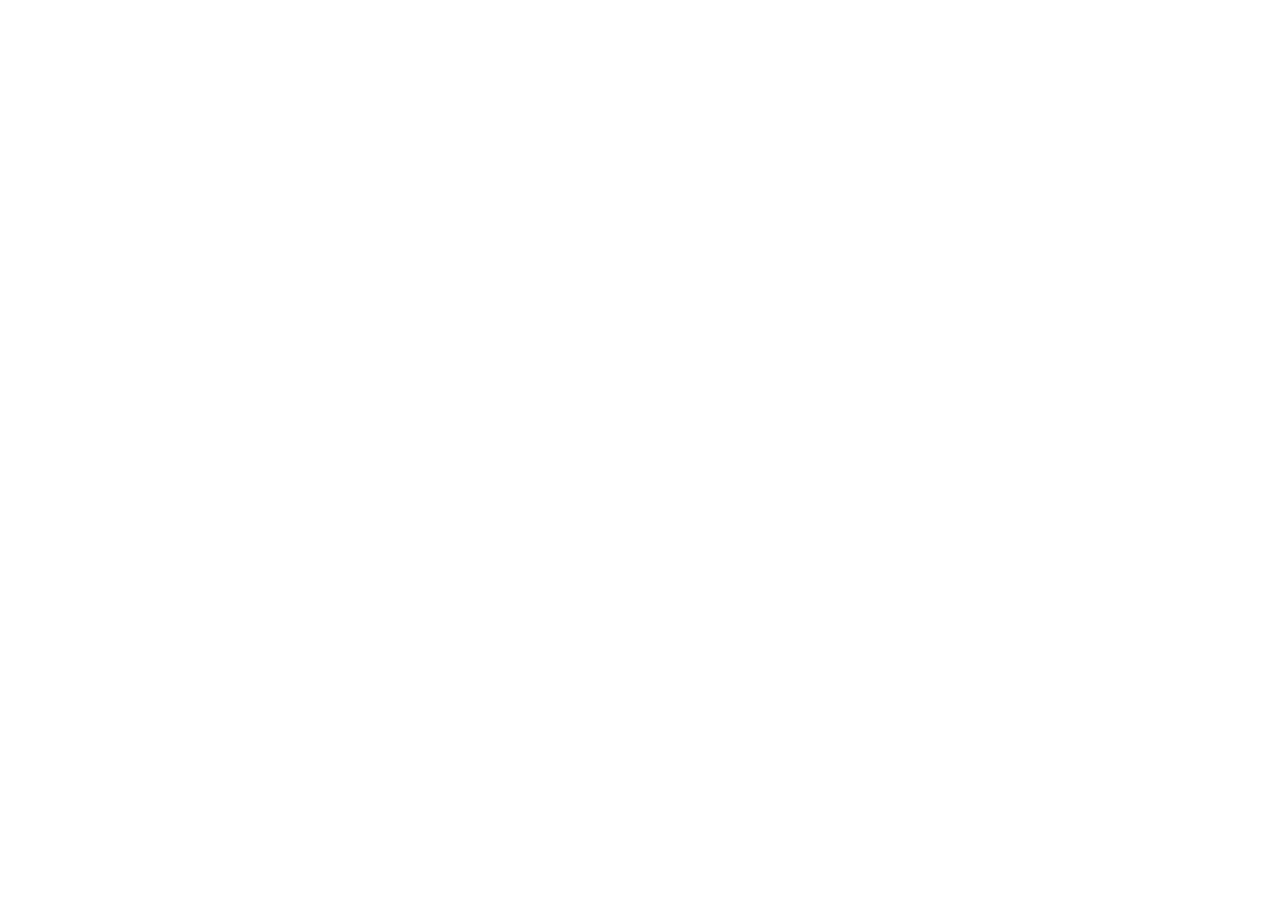
==== commit 76607879: "fix: remove false claims and make the preview honest - Remove approval, ABDM, e-Shram and ABHA claim" ====
--- a/workcheck_platform/static/index.html
+++ b/workcheck_platform/static/index.html
@@ -6,28 +6,27 @@
   <title>WorkCheck Kachchh — Occupational Health Monitoring</title>
   <meta name="description" content="Worker health follow-up for Kachchh, Gujarat.">
   <meta name="theme-color" content="#E7E9F3">
-  <link rel="preload" href="./assets/fonts/jakarta.woff2" as="font" type="font/woff2" crossorigin>
-  <link rel="stylesheet" href="./styles.css">
+  <link rel="preload" href="/static/assets/fonts/jakarta.woff2" as="font" type="font/woff2" crossorigin>
+  <link rel="stylesheet" href="/static/styles.css">
 </head>
 <body>
   <div id="app"></div>
   <div id="tip" class="tip" hidden></div>
   <div id="toast" class="toast" role="status" aria-live="polite" hidden></div>
   <div id="modal-root"></div>
-  <script src="./icons.js"></script>
-  <script src="./qrcode.js"></script>
-  <script src="./js/mock_data.js"></script>
-  <script src="./js/core.js"></script>
-  <script src="./js/charts.js"></script>
-  <script src="./js/login.js"></script>
-  <script src="./js/today.js"></script>
-  <script src="./js/workers.js"></script>
-  <script src="./js/me.js"></script>
-  <script src="./js/site.js"></script>
-  <script src="./js/heat.js"></script>
-  <script src="./js/evidence.js"></script>
-  <script src="./js/wokwi.js"></script>
-  <script src="./js/facilities.js"></script>
+  <script src="/static/icons.js"></script>
+  <script src="/static/qrcode.js"></script>
+  <script src="/static/js/core.js"></script>
+  <script src="/static/js/charts.js"></script>
+  <script src="/static/js/login.js"></script>
+  <script src="/static/js/today.js"></script>
+  <script src="/static/js/workers.js"></script>
+  <script src="/static/js/me.js"></script>
+  <script src="/static/js/site.js"></script>
+  <script src="/static/js/heat.js"></script>
+  <script src="/static/js/evidence.js"></script>
+  <script src="/static/js/wokwi.js"></script>
+  <script src="/static/js/facilities.js"></script>
   <script>boot();</script>
 </body>
 </html>
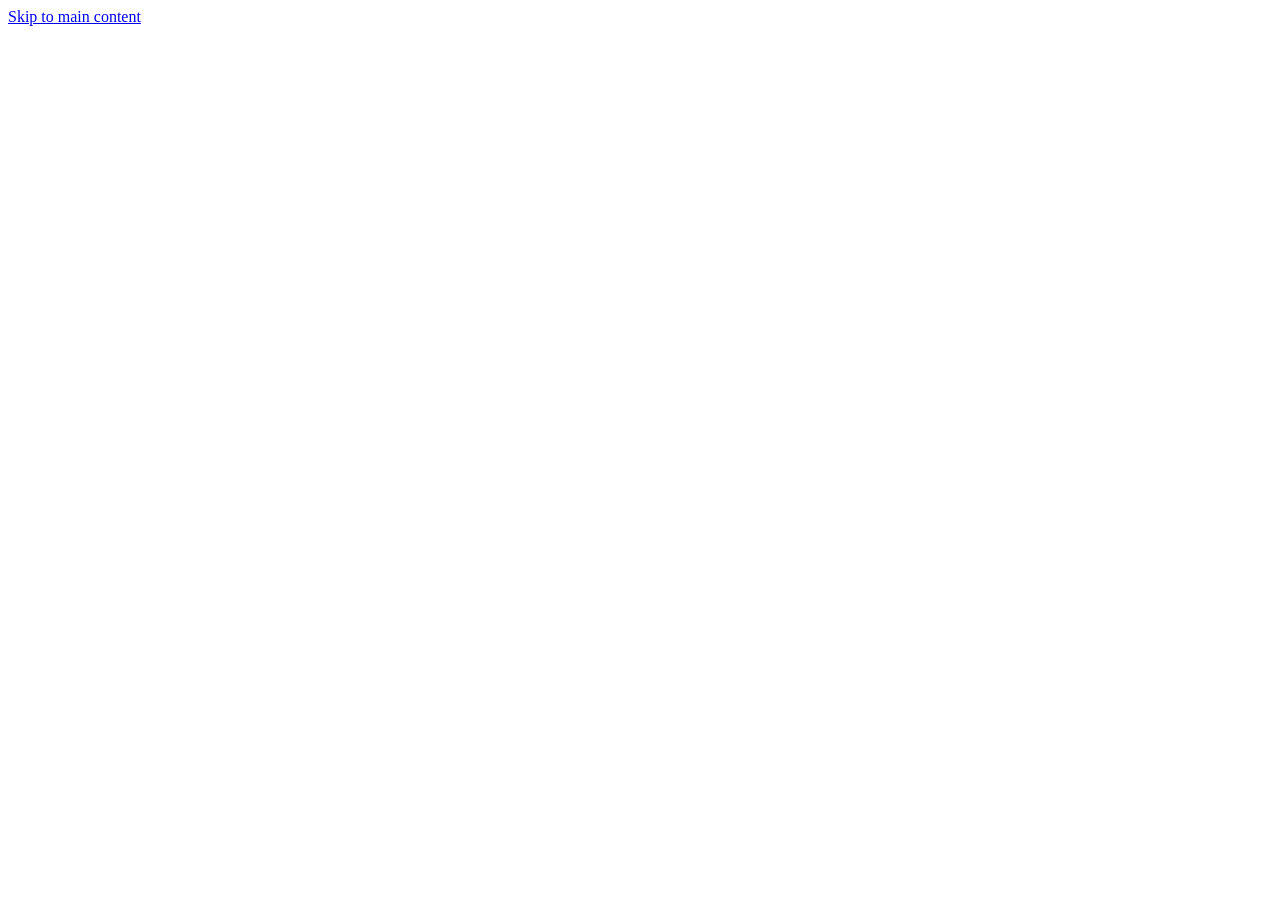
==== commit 474b9be7: "feat(v3.1): harden multi-tenant security, live public APIs, DPDP privacy & PWA/SEO" ====
--- a/workcheck_platform/static/index.html
+++ b/workcheck_platform/static/index.html
@@ -3,13 +3,21 @@
 <head>
   <meta charset="utf-8">
   <meta name="viewport" content="width=device-width, initial-scale=1, viewport-fit=cover">
-  <title>WorkCheck Kachchh — Occupational Health Monitoring</title>
-  <meta name="description" content="Worker health follow-up for Kachchh, Gujarat.">
-  <meta name="theme-color" content="#E7E9F3">
+  <title>WorkCheck Kachchh — Occupational Health &amp; Heat Monitoring</title>
+  <meta name="description" content="Occupational heat stress (WBGT), air quality, worker symptom reporting, and Kachchh district health facility routing platform.">
+  <meta property="og:title" content="WorkCheck Kachchh — Occupational Health &amp; Heat Monitoring">
+  <meta property="og:description" content="Real-time heat stress, dust alerts, worker QR health pass, and 108 referral routing across Kachchh worksites.">
+  <meta property="og:type" content="website">
+  <meta name="theme-color" content="#4656E6">
+  <link rel="icon" href="/favicon.svg" type="image/svg+xml">
+  <link rel="icon" href="/favicon.ico" sizes="any">
+  <link rel="apple-touch-icon" href="/favicon.svg">
+  <link rel="manifest" href="/manifest.webmanifest">
   <link rel="preload" href="/static/assets/fonts/jakarta.woff2" as="font" type="font/woff2" crossorigin>
   <link rel="stylesheet" href="/static/styles.css">
 </head>
 <body>
+  <a class="skip-link" href="#main">Skip to main content</a>
   <div id="app"></div>
   <div id="tip" class="tip" hidden></div>
   <div id="toast" class="toast" role="status" aria-live="polite" hidden></div>
@@ -27,6 +35,11 @@
   <script src="/static/js/evidence.js"></script>
   <script src="/static/js/wokwi.js"></script>
   <script src="/static/js/facilities.js"></script>
-  <script>boot();</script>
+  <script src="/static/js/checkin.js"></script>
+  <script src="/static/js/onboard.js"></script>
+  <script src="/static/js/dashboard.js"></script>
+  <script src="/static/js/trackers.js"></script>
+  <script src="/static/js/team.js"></script>
+  <script src="/static/js/boot.js"></script>
 </body>
 </html>
